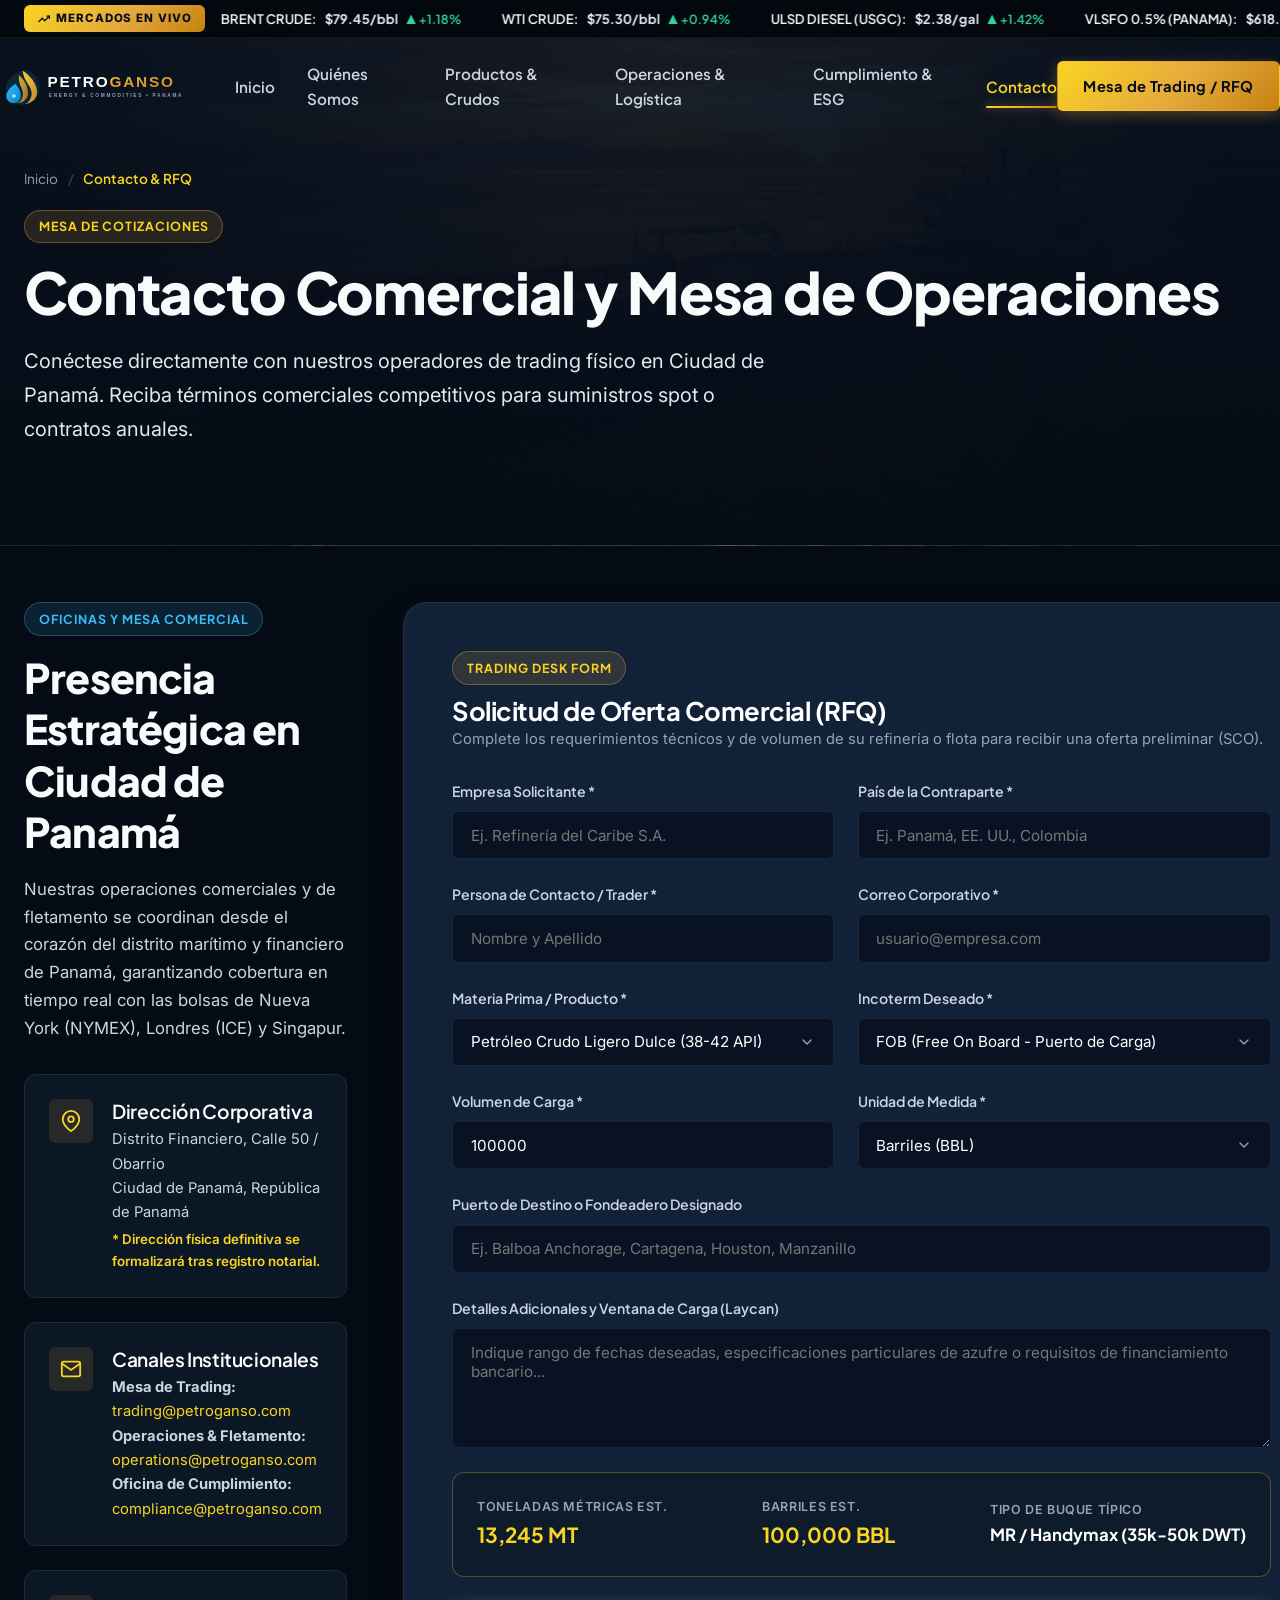
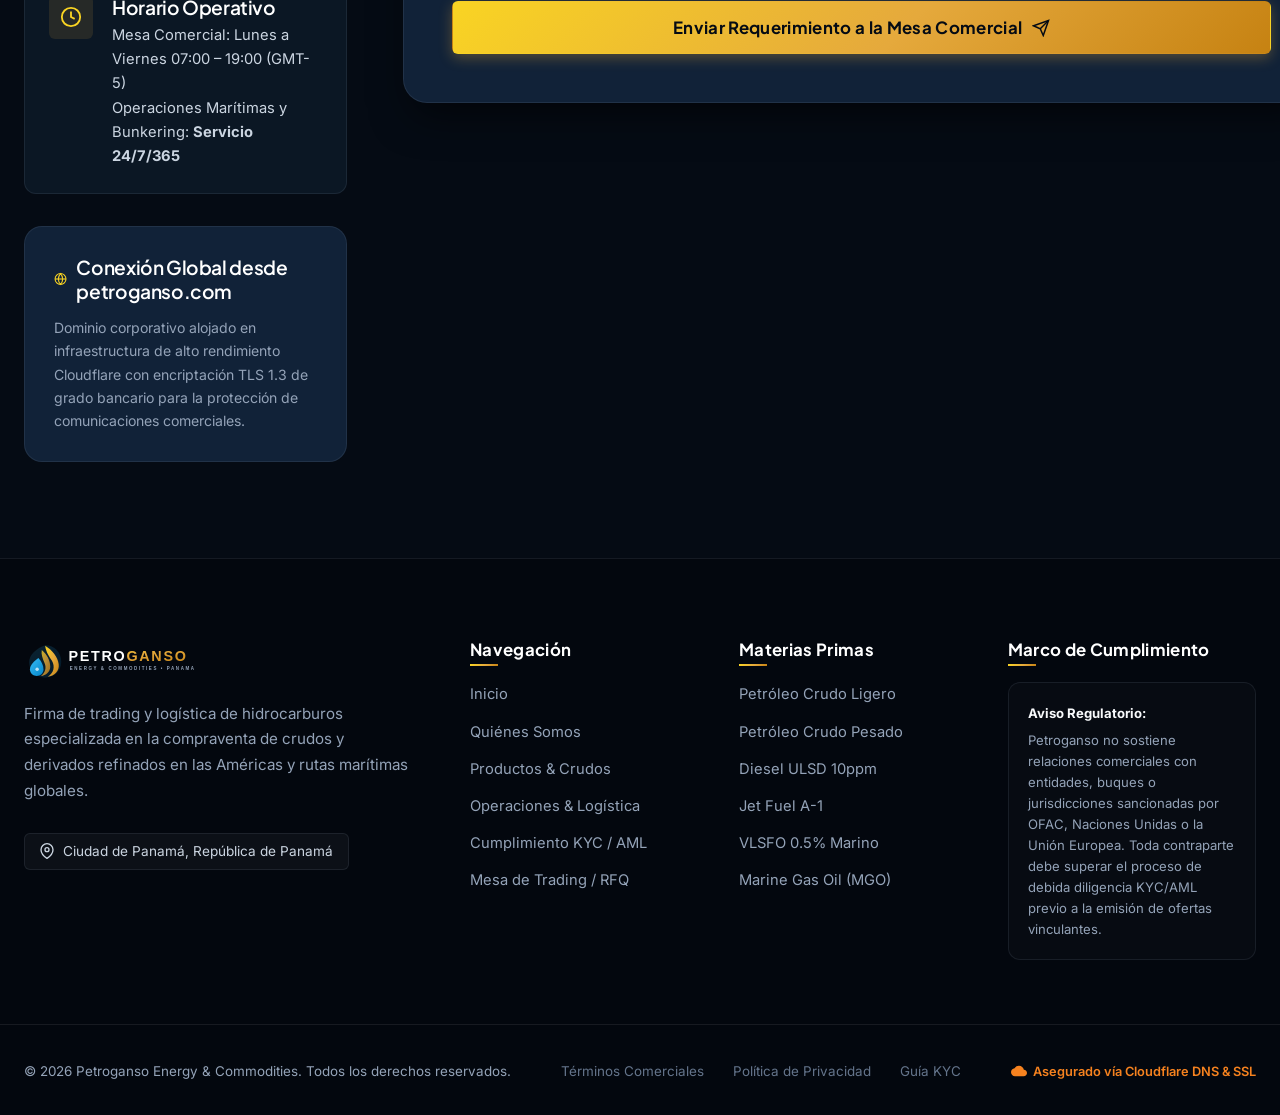
==== contacto.html @ b5b868a1 "initial commit" ====
<!DOCTYPE html>
<html lang="es">
<head>
  <meta charset="UTF-8">
  <meta name="viewport" content="width=device-width, initial-scale=1.0">
  <title>Contacto y Mesa de Trading (RFQ) | Petroganso Panamá</title>
  <meta name="description" content="Inicie su solicitud de cotización (RFQ) de crudo o derivados petroleros con la mesa comercial de Petroganso en Ciudad de Panamá.">
  <link rel="icon" type="image/svg+xml" href="assets/images/favicon.svg">

  <link rel="stylesheet" href="css/style.css">
  <link rel="stylesheet" href="css/pages.css">
</head>
<body>

  <!-- =========================================================================
       HEADER & NAVIGATION
       ========================================================================= -->
  <div class="header-wrapper">
    <div class="ticker-bar" aria-label="Indicadores de Mercado Energético">
      <div class="container ticker-wrap">
        <div class="ticker-label">
          <svg width="12" height="12" viewBox="0 0 24 24" fill="none" stroke="currentColor" stroke-width="2.5"><polyline points="23 6 13.5 15.5 8.5 10.5 1 18"></polyline><polyline points="17 6 23 6 23 12"></polyline></svg>
          MERCADOS EN VIVO
        </div>
        <div class="ticker-scroll"></div>
      </div>
    </div>

    <header class="navbar container">
      <a href="index.html" class="brand-logo" aria-label="Petroganso Inicio">
        <img src="assets/images/logo.svg" alt="Petroganso Energy & Commodities" width="220" height="42">
      </a>

      <nav class="nav-menu" id="navMenu">
        <a href="index.html" class="nav-link">Inicio</a>
        <a href="nosotros.html" class="nav-link">Quiénes Somos</a>
        <a href="productos.html" class="nav-link">Productos &amp; Crudos</a>
        <a href="operaciones.html" class="nav-link">Operaciones &amp; Logística</a>
        <a href="cumplimiento.html" class="nav-link">Cumplimiento &amp; ESG</a>
        <a href="contacto.html" class="nav-link active">Contacto</a>
      </nav>

      <div class="nav-actions">
        <a href="#mesa-rfq" class="btn btn-primary">
          <span>Mesa de Trading / RFQ</span>
        </a>
      </div>

      <button class="mobile-toggle" id="mobileMenuToggle" aria-label="Abrir menú">
        <svg viewBox="0 0 24 24" fill="none" stroke="currentColor" stroke-width="2"><line x1="3" y1="12" x2="21" y2="12"></line><line x1="3" y1="6" x2="21" y2="6"></line><line x1="3" y1="18" x2="21" y2="18"></line></svg>
      </button>
    </header>
  </div>

  <!-- =========================================================================
       INNER PAGE HERO
       ========================================================================= -->
  <section class="inner-hero">
    <div class="container">
      <div class="breadcrumb">
        <a href="index.html">Inicio</a>
        <span class="sep">/</span>
        <span class="current">Contacto &amp; RFQ</span>
      </div>
      <span class="badge badge-gold">Mesa de Cotizaciones</span>
      <h1 style="margin: 0.8rem 0 1rem 0;">Contacto Comercial y Mesa de Operaciones</h1>
      <p class="lead" style="max-width: 740px;">
        Conéctese directamente con nuestros operadores de trading físico en Ciudad de Panamá. Reciba términos comerciales competitivos para suministros spot o contratos anuales.
      </p>
    </div>
  </section>

  <!-- =========================================================================
       CONTACT CARDS & RFQ SECTION
       ========================================================================= -->
  <section class="section" style="padding-top:3.5rem;" id="mesa-rfq">
    <div class="container">
      <div class="grid-2" style="gap:3.5rem; align-items:flex-start;">

        <!-- Left: Contact Details & Panama Presence -->
        <div>
          <span class="badge badge-blue">Oficinas y Mesa Comercial</span>
          <h2 style="margin: 1rem 0 1.2rem 0;">Presencia Estratégica en Ciudad de Panamá</h2>
          <p>
            Nuestras operaciones comerciales y de fletamento se coordinan desde el corazón del distrito marítimo y financiero de Panamá, garantizando cobertura en tiempo real con las bolsas de Nueva York (NYMEX), Londres (ICE) y Singapur.
          </p>

          <div class="contact-info-list" style="margin: 2rem 0;">
            <!-- Address card -->
            <div class="contact-card-item">
              <div class="contact-card-icon">
                <svg width="22" height="22" viewBox="0 0 24 24" fill="none" stroke="currentColor" stroke-width="2"><path d="M21 10c0 7-9 13-9 13s-9-6-9-13a9 9 0 0 1 18 0z"></path><circle cx="12" cy="10" r="3"></circle></svg>
              </div>
              <div class="contact-card-text">
                <h4>Dirección Corporativa</h4>
                <p>Distrito Financiero, Calle 50 / Obarrio</p>
                <p>Ciudad de Panamá, República de Panamá</p>
                <small style="color:var(--gold-400); font-weight:600; display:block; margin-top:0.3rem;">* Dirección física definitiva se formalizará tras registro notarial.</small>
              </div>
            </div>

            <!-- Email channels -->
            <div class="contact-card-item">
              <div class="contact-card-icon">
                <svg width="22" height="22" viewBox="0 0 24 24" fill="none" stroke="currentColor" stroke-width="2"><path d="M4 4h16c1.1 0 2 .9 2 2v12c0 1.1-.9 2-2 2H4c-1.1 0-2-.9-2-2V6c0-1.1.9-2 2-2z"></path><polyline points="22,6 12,13 2,6"></polyline></svg>
              </div>
              <div class="contact-card-text">
                <h4>Canales Institucionales</h4>
                <p><strong>Mesa de Trading:</strong> <a href="mailto:trading@petroganso.com">trading@petroganso.com</a></p>
                <p><strong>Operaciones &amp; Fletamento:</strong> <a href="mailto:operations@petroganso.com">operations@petroganso.com</a></p>
                <p><strong>Oficina de Cumplimiento:</strong> <a href="mailto:compliance@petroganso.com">compliance@petroganso.com</a></p>
              </div>
            </div>

            <!-- Operating hours -->
            <div class="contact-card-item">
              <div class="contact-card-icon">
                <svg width="22" height="22" viewBox="0 0 24 24" fill="none" stroke="currentColor" stroke-width="2"><circle cx="12" cy="12" r="10"></circle><polyline points="12 6 12 12 16 14"></polyline></svg>
              </div>
              <div class="contact-card-text">
                <h4>Horario Operativo</h4>
                <p>Mesa Comercial: Lunes a Viernes 07:00 – 19:00 (GMT-5)</p>
                <p>Operaciones Marítimas y Bunkering: <strong>Servicio 24/7/365</strong></p>
              </div>
            </div>
          </div>

          <!-- Panama Hub Map Box -->
          <div style="background:var(--bg-surface); border:1px solid var(--border-subtle); border-radius:var(--radius-lg); padding:1.8rem;">
            <h4 style="color:#FFFFFF; margin-bottom:0.8rem; display:flex; align-items:center; gap:0.6rem;">
              <svg width="20" height="20" viewBox="0 0 24 24" fill="none" stroke="var(--gold-400)" stroke-width="2"><circle cx="12" cy="12" r="10"></circle><line x1="2" y1="12" x2="22" y2="12"></line><path d="M12 2a15.3 15.3 0 0 1 4 10 15.3 15.3 0 0 1-4 10 15.3 15.3 0 0 1-4-10 15.3 15.3 0 0 1 4-10z"></path></svg>
              Conexión Global desde petroganso.com
            </h4>
            <p style="font-size:0.88rem; color:var(--text-muted); margin:0;">
              Dominio corporativo alojado en infraestructura de alto rendimiento Cloudflare con encriptación TLS 1.3 de grado bancario para la protección de comunicaciones comerciales.
            </p>
          </div>
        </div>

        <!-- Right: Interactive RFQ Form -->
        <div class="rfq-card">
          <div style="margin-bottom:1.8rem;">
            <span class="badge badge-gold" style="margin-bottom:0.6rem;">Trading Desk Form</span>
            <h3 style="color:#FFFFFF;">Solicitud de Oferta Comercial (RFQ)</h3>
            <p style="font-size:0.92rem; color:var(--text-muted); margin:0;">
              Complete los requerimientos técnicos y de volumen de su refinería o flota para recibir una oferta preliminar (SCO).
            </p>
          </div>

          <form id="rfqForm" novalidate>
            <div class="form-grid">
              <div class="form-group">
                <label class="form-label" for="rfqCompany">Empresa Solicitante *</label>
                <input type="text" id="rfqCompany" class="form-control" placeholder="Ej. Refinería del Caribe S.A." required>
              </div>

              <div class="form-group">
                <label class="form-label" for="rfqCountry">País de la Contraparte *</label>
                <input type="text" id="rfqCountry" class="form-control" placeholder="Ej. Panamá, EE. UU., Colombia" required>
              </div>

              <div class="form-group">
                <label class="form-label" for="rfqName">Persona de Contacto / Trader *</label>
                <input type="text" id="rfqName" class="form-control" placeholder="Nombre y Apellido" required>
              </div>

              <div class="form-group">
                <label class="form-label" for="rfqEmail">Correo Corporativo *</label>
                <input type="email" id="rfqEmail" class="form-control" placeholder="usuario@empresa.com" required>
              </div>

              <div class="form-group">
                <label class="form-label" for="rfqCommodity">Materia Prima / Producto *</label>
                <select id="rfqCommodity" class="form-control" required>
                  <option value="crude-light">Petróleo Crudo Ligero Dulce (38-42 API)</option>
                  <option value="crude-heavy">Petróleo Crudo Pesado Agrio (20-24 API)</option>
                  <option value="diesel-ulsd">Diesel ULSD 10 ppm (EN 590)</option>
                  <option value="jet-a1">Aviation Kerosene Jet A-1</option>
                  <option value="fuel-vlsfo">Combustible Marino VLSFO 0.5% (ISO 8217)</option>
                  <option value="marine-mgo">Marine Gas Oil MGO 0.1%</option>
                  <option value="gasoline-95">Gasolina Motor 95 RON</option>
                  <option value="naphtha">Nafta Química Virgen</option>
                </select>
              </div>

              <div class="form-group">
                <label class="form-label" for="rfqIncoterm">Incoterm Deseado *</label>
                <select id="rfqIncoterm" class="form-control" required>
                  <option value="FOB">FOB (Free On Board - Puerto de Carga)</option>
                  <option value="CIF">CIF (Cost, Insurance &amp; Freight - Puerto Destino)</option>
                  <option value="CFR">CFR (Cost &amp; Freight)</option>
                  <option value="Bunkering">Bunkering (Canal de Panamá - Balboa / Cristóbal)</option>
                  <option value="TTT">TTT (Tank-to-Tank Transfer)</option>
                </select>
              </div>

              <div class="form-group">
                <label class="form-label" for="rfqVolume">Volumen de Carga *</label>
                <input type="number" id="rfqVolume" class="form-control" placeholder="Ej. 100000" min="5000" value="100000" required>
              </div>

              <div class="form-group">
                <label class="form-label" for="rfqUnit">Unidad de Medida *</label>
                <select id="rfqUnit" class="form-control" required>
                  <option value="bbl">Barriles (BBL)</option>
                  <option value="mt">Toneladas Métricas (MT)</option>
                </select>
              </div>

              <div class="form-group full">
                <label class="form-label" for="rfqPort">Puerto de Destino o Fondeadero Designado</label>
                <input type="text" id="rfqPort" class="form-control" placeholder="Ej. Balboa Anchorage, Cartagena, Houston, Manzanillo">
              </div>

              <div class="form-group full">
                <label class="form-label" for="rfqSpecs">Detalles Adicionales y Ventana de Carga (Laycan)</label>
                <textarea id="rfqSpecs" class="form-control" placeholder="Indique rango de fechas deseadas, especificaciones particulares de azufre o requisitos de financiamiento bancario..."></textarea>
              </div>
            </div>

            <!-- Dynamic Live Estimator Box -->
            <div class="rfq-calculation-box">
              <div class="rfq-calc-item">
                <span class="calc-label">Toneladas Métricas Est.</span>
                <span class="calc-val" id="calcCargoMt">-- MT</span>
              </div>
              <div class="rfq-calc-item">
                <span class="calc-label">Barriles Est.</span>
                <span class="calc-val" id="calcEstBbl">-- BBL</span>
              </div>
              <div class="rfq-calc-item">
                <span class="calc-label">Tipo de Buque Típico</span>
                <span class="calc-val" id="calcVesselClass" style="font-size:1.05rem; color:#FFFFFF;">--</span>
              </div>
            </div>

            <button type="submit" class="btn btn-primary btn-lg" style="width:100%;" id="btnSubmitRfq">
              <span>Enviar Requerimiento a la Mesa Comercial</span>
              <svg width="18" height="18" viewBox="0 0 24 24" fill="none" stroke="currentColor" stroke-width="2"><line x1="22" y1="2" x2="11" y2="13"></line><polygon points="22 2 15 22 11 13 2 9 22 2"></polygon></svg>
            </button>
          </form>

          <div id="rfqStatusMsg" class="form-status-msg" role="alert"></div>
        </div>
      </div>
    </div>
  </section>

  <!-- =========================================================================
       INSTITUTIONAL FOOTER
       ========================================================================= -->
  <footer class="site-footer">
    <div class="container footer-top">
      <div class="footer-brand">
        <a href="index.html">
          <img src="assets/images/logo.svg" alt="Petroganso Logo" width="220" height="42">
        </a>
        <p>
          Firma de trading y logística de hidrocarburos especializada en la compraventa de crudos y derivados refinados en las Américas y rutas marítimas globales.
        </p>
        <div class="footer-location-tag">
          <svg width="16" height="16" viewBox="0 0 24 24" fill="none" stroke="currentColor" stroke-width="2"><path d="M21 10c0 7-9 13-9 13s-9-6-9-13a9 9 0 0 1 18 0z"></path><circle cx="12" cy="10" r="3"></circle></svg>
          <span>Ciudad de Panamá, República de Panamá</span>
        </div>
      </div>

      <div>
        <h4 class="footer-title">Navegación</h4>
        <ul class="footer-links">
          <li><a href="index.html">Inicio</a></li>
          <li><a href="nosotros.html">Quiénes Somos</a></li>
          <li><a href="productos.html">Productos &amp; Crudos</a></li>
          <li><a href="operaciones.html">Operaciones &amp; Logística</a></li>
          <li><a href="cumplimiento.html">Cumplimiento KYC / AML</a></li>
          <li><a href="contacto.html">Mesa de Trading / RFQ</a></li>
        </ul>
      </div>

      <div>
        <h4 class="footer-title">Materias Primas</h4>
        <ul class="footer-links">
          <li><a href="productos.html#crudo">Petróleo Crudo Ligero</a></li>
          <li><a href="productos.html#crudo">Petróleo Crudo Pesado</a></li>
          <li><a href="productos.html#refinados">Diesel ULSD 10ppm</a></li>
          <li><a href="productos.html#refinados">Jet Fuel A-1</a></li>
          <li><a href="productos.html#bunkering">VLSFO 0.5% Marino</a></li>
          <li><a href="productos.html#bunkering">Marine Gas Oil (MGO)</a></li>
        </ul>
      </div>

      <div>
        <h4 class="footer-title">Marco de Cumplimiento</h4>
        <div class="footer-compliance-box">
          <strong>Aviso Regulatorio:</strong>
          Petroganso no sostiene relaciones comerciales con entidades, buques o jurisdicciones sancionadas por OFAC, Naciones Unidas o la Unión Europea. Toda contraparte debe superar el proceso de debida diligencia KYC/AML previo a la emisión de ofertas vinculantes.
        </div>
      </div>
    </div>

    <div class="container footer-bottom">
      <div>
        &copy; 2026 Petroganso Energy &amp; Commodities. Todos los derechos reservados.
      </div>
      <div class="footer-bottom-links">
        <a href="cumplimiento.html#terminos">Términos Comerciales</a>
        <a href="cumplimiento.html#privacidad">Política de Privacidad</a>
        <a href="cumplimiento.html#kyc">Guía KYC</a>
      </div>
      <div class="cloudflare-badge">
        <svg width="16" height="16" viewBox="0 0 24 24" fill="currentColor"><path d="M19.35 10.04C18.67 6.59 15.64 4 12 4 9.11 4 6.6 5.64 5.35 8.04 2.34 8.36 0 10.91 0 14c0 3.31 2.69 6 6 6h13c2.76 0 5-2.24 5-5 0-2.64-2.05-4.78-4.65-4.96z"/></svg>
        <span>Asegurado vía Cloudflare DNS &amp; SSL</span>
      </div>
    </div>
  </footer>

  <script src="js/main.js"></script>
  <script src="js/rfq.js"></script>
</body>
</html>
---- css/style.css ----
/* ==========================================================================
   PETROGANSO ENERGY & COMMODITIES - DESIGN SYSTEM
   Modern, Institutional Energy Trading Stylesheet
   ========================================================================== */

@import url('https://fonts.googleapis.com/css2?family=Inter:wght@300;400;500;600;700&family=Plus+Jakarta+Sans:wght@500;600;700;800;900&display=swap');

:root {
  /* Colors */
  --bg-deep: #050B14;
  --bg-primary: #07101E;
  --bg-secondary: #0D1B2A;
  --bg-surface: #112238;
  --bg-surface-elevated: #162C46;
  --bg-card: rgba(13, 27, 42, 0.78);
  --bg-card-hover: rgba(22, 44, 70, 0.85);

  --border-subtle: rgba(148, 163, 184, 0.12);
  --border-focus: rgba(229, 169, 60, 0.5);
  --border-gold: rgba(229, 169, 60, 0.35);

  /* Brand Accents */
  --gold-300: #FDE047;
  --gold-400: #F9D423;
  --gold-500: #E5A93C;
  --gold-600: #C68212;
  --gold-gradient: linear-gradient(135deg, #F9D423 0%, #E5A93C 55%, #C68212 100%);
  --gold-gradient-hover: linear-gradient(135deg, #FDE047 0%, #F59E0B 55%, #D97706 100%);

  --blue-400: #38BDF8;
  --blue-500: #0EA5E9;
  --blue-600: #0284C7;
  --blue-glow: rgba(56, 189, 248, 0.18);

  --emerald-400: #34D399;
  --emerald-500: #10B981;
  --rose-400: #FB7185;
  --rose-500: #F43F5E;

  /* Typography */
  --text-primary: #F8FAFC;
  --text-secondary: #CBD5E1;
  --text-muted: #94A3B8;
  --text-dim: #64748B;

  --font-heading: 'Plus Jakarta Sans', system-ui, -apple-system, sans-serif;
  --font-body: 'Inter', system-ui, -apple-system, sans-serif;

  /* Layout */
  --container-max: 1280px;
  --radius-sm: 6px;
  --radius-md: 12px;
  --radius-lg: 18px;
  --radius-xl: 24px;
  --radius-full: 9999px;

  /* Shadows */
  --shadow-sm: 0 2px 8px rgba(0, 0, 0, 0.3);
  --shadow-md: 0 10px 25px -5px rgba(0, 0, 0, 0.45);
  --shadow-lg: 0 20px 40px -10px rgba(0, 0, 0, 0.6);
  --shadow-gold: 0 0 25px rgba(229, 169, 60, 0.28);
  --shadow-blue: 0 0 25px rgba(56, 189, 248, 0.2);

  /* Transitions */
  --transition-fast: 0.2s cubic-bezier(0.4, 0, 0.2, 1);
  --transition-normal: 0.3s cubic-bezier(0.4, 0, 0.2, 1);
  --transition-slow: 0.5s cubic-bezier(0.4, 0, 0.2, 1);
}

/* Base Reset */
*, *::before, *::after {
  box-sizing: border-box;
  margin: 0;
  padding: 0;
}

html {
  font-size: 16px;
  scroll-behavior: smooth;
  color-scheme: dark;
}

body {
  font-family: var(--font-body);
  background-color: var(--bg-deep);
  color: var(--text-primary);
  line-height: 1.65;
  overflow-x: hidden;
  -webkit-font-smoothing: antialiased;
  -moz-osx-font-smoothing: grayscale;
}

/* Selection */
::selection {
  background: var(--gold-500);
  color: #07101E;
}

/* Typography Helpers */
h1, h2, h3, h4, h5, h6 {
  font-family: var(--font-heading);
  color: var(--text-primary);
  font-weight: 700;
  line-height: 1.25;
  letter-spacing: -0.02em;
}

h1 { font-size: clamp(2.4rem, 4.5vw, 3.8rem); font-weight: 800; }
h2 { font-size: clamp(1.8rem, 3.2vw, 2.6rem); font-weight: 800; }
h3 { font-size: clamp(1.3rem, 2vw, 1.65rem); font-weight: 700; }
h4 { font-size: 1.2rem; font-weight: 600; }

p {
  color: var(--text-secondary);
  font-size: 1.05rem;
  margin-bottom: 1.2rem;
}

p.lead {
  font-size: 1.25rem;
  font-weight: 400;
  color: #E2E8F0;
  line-height: 1.7;
}

a {
  color: var(--gold-400);
  text-decoration: none;
  transition: color var(--transition-fast);
}

a:hover {
  color: var(--gold-300);
}

img {
  max-width: 100%;
  height: auto;
  display: block;
}

ul {
  list-style: none;
}

/* Layout Containers */
.container {
  width: 100%;
  max-width: var(--container-max);
  margin-left: auto;
  margin-right: auto;
  padding-left: 1.5rem;
  padding-right: 1.5rem;
}

.section {
  padding: 6rem 0;
  position: relative;
}

.section-darker {
  background-color: var(--bg-primary);
  border-top: 1px solid var(--border-subtle);
  border-bottom: 1px solid var(--border-subtle);
}

/* Header & Navigation */
.header-wrapper {
  position: fixed;
  top: 0;
  left: 0;
  width: 100%;
  z-index: 1000;
  transition: all var(--transition-normal);
}

.header-scrolled {
  background: rgba(7, 16, 30, 0.92);
  backdrop-filter: blur(14px);
  -webkit-backdrop-filter: blur(14px);
  border-bottom: 1px solid var(--border-subtle);
  box-shadow: 0 4px 20px rgba(0, 0, 0, 0.4);
}

/* Top Market Ticker Bar */
.ticker-bar {
  background: #03070E;
  border-bottom: 1px solid rgba(255, 255, 255, 0.06);
  font-size: 0.82rem;
  color: var(--text-muted);
  overflow: hidden;
  height: 38px;
  display: flex;
  align-items: center;
}

.ticker-wrap {
  display: flex;
  align-items: center;
  width: 100%;
}

.ticker-label {
  background: var(--gold-gradient);
  color: #07101E;
  font-weight: 800;
  font-size: 0.72rem;
  letter-spacing: 0.08em;
  padding: 0.25rem 0.85rem;
  border-radius: var(--radius-sm);
  text-transform: uppercase;
  white-space: nowrap;
  display: flex;
  align-items: center;
  gap: 0.4rem;
  z-index: 2;
  margin-right: 1rem;
}

.ticker-scroll {
  display: flex;
  gap: 2.5rem;
  white-space: nowrap;
  animation: ticker-slide 32s linear infinite;
  will-change: transform;
}

.ticker-scroll:hover {
  animation-play-state: paused;
}

.ticker-item {
  display: inline-flex;
  align-items: center;
  gap: 0.5rem;
  font-family: var(--font-heading);
}

.ticker-item .symbol {
  color: var(--text-primary);
  font-weight: 600;
}

.ticker-item .price {
  color: #E2E8F0;
  font-weight: 700;
}

.ticker-item .change-up {
  color: var(--emerald-400);
  font-size: 0.78rem;
  font-weight: 600;
}

.ticker-item .change-down {
  color: var(--rose-400);
  font-size: 0.78rem;
  font-weight: 600;
}

@keyframes ticker-slide {
  0% { transform: translateX(0); }
  100% { transform: translateX(-50%); }
}

/* Main Navbar */
.navbar {
  display: flex;
  align-items: center;
  justify-content: space-between;
  padding: 1.1rem 0;
  transition: padding var(--transition-fast);
}

.header-scrolled .navbar {
  padding: 0.75rem 0;
}

.brand-logo {
  display: flex;
  align-items: center;
  gap: 0.75rem;
}

.brand-logo img {
  height: 48px;
  width: auto;
  transition: transform var(--transition-fast);
}

.brand-logo:hover img {
  transform: scale(1.02);
}

.nav-menu {
  display: flex;
  align-items: center;
  gap: 2rem;
}

.nav-link {
  font-family: var(--font-heading);
  font-size: 0.95rem;
  font-weight: 600;
  color: var(--text-secondary);
  position: relative;
  padding: 0.35rem 0;
  transition: color var(--transition-fast);
}

.nav-link:hover {
  color: #FFFFFF;
}

.nav-link.active {
  color: var(--gold-400);
}

.nav-link.active::after {
  content: '';
  position: absolute;
  bottom: -4px;
  left: 0;
  width: 100%;
  height: 2px;
  background: var(--gold-gradient);
  border-radius: 2px;
  box-shadow: 0 0 8px rgba(229, 169, 60, 0.6);
}

.nav-actions {
  display: flex;
  align-items: center;
  gap: 1rem;
}

/* Mobile Toggle */
.mobile-toggle {
  display: none;
  background: transparent;
  border: none;
  cursor: pointer;
  padding: 0.5rem;
  color: #FFFFFF;
}

.mobile-toggle svg {
  width: 28px;
  height: 28px;
}

/* Buttons */
.btn {
  display: inline-flex;
  align-items: center;
  justify-content: center;
  gap: 0.6rem;
  font-family: var(--font-heading);
  font-size: 0.92rem;
  font-weight: 700;
  letter-spacing: 0.02em;
  padding: 0.75rem 1.6rem;
  border-radius: var(--radius-sm);
  border: 1px solid transparent;
  cursor: pointer;
  transition: all var(--transition-fast);
  white-space: nowrap;
  text-decoration: none;
}

.btn-primary {
  background: var(--gold-gradient);
  color: #050B14;
  box-shadow: 0 4px 14px rgba(229, 169, 60, 0.32);
}

.btn-primary:hover {
  background: var(--gold-gradient-hover);
  color: #020617;
  transform: translateY(-2px);
  box-shadow: 0 6px 22px rgba(229, 169, 60, 0.45);
}

.btn-secondary {
  background: var(--bg-surface-elevated);
  color: #FFFFFF;
  border-color: var(--border-subtle);
}

.btn-secondary:hover {
  background: #1C385A;
  border-color: rgba(255, 255, 255, 0.2);
  color: #FFFFFF;
  transform: translateY(-2px);
}

.btn-outline {
  background: rgba(255, 255, 255, 0.03);
  color: #FFFFFF;
  border-color: rgba(255, 255, 255, 0.25);
  backdrop-filter: blur(8px);
}

.btn-outline:hover {
  background: rgba(255, 255, 255, 0.1);
  border-color: #FFFFFF;
  color: #FFFFFF;
  transform: translateY(-2px);
}

.btn-sm {
  padding: 0.5rem 1rem;
  font-size: 0.84rem;
}

.btn-lg {
  padding: 0.95rem 2.2rem;
  font-size: 1.05rem;
}

/* Badges & Indicators */
.badge {
  display: inline-flex;
  align-items: center;
  gap: 0.4rem;
  font-family: var(--font-heading);
  font-size: 0.78rem;
  font-weight: 700;
  text-transform: uppercase;
  letter-spacing: 0.08em;
  padding: 0.35rem 0.85rem;
  border-radius: var(--radius-full);
}

.badge-gold {
  background: rgba(229, 169, 60, 0.14);
  color: var(--gold-400);
  border: 1px solid rgba(229, 169, 60, 0.35);
}

.badge-blue {
  background: rgba(56, 189, 248, 0.12);
  color: var(--blue-400);
  border: 1px solid rgba(56, 189, 248, 0.3);
}

.badge-emerald {
  background: rgba(16, 185, 129, 0.12);
  color: var(--emerald-400);
  border: 1px solid rgba(16, 185, 129, 0.3);
}

/* Section Headers */
.section-header {
  text-align: center;
  max-width: 780px;
  margin: 0 auto 4rem auto;
}

.section-header .badge {
  margin-bottom: 1rem;
}

.section-header h2 {
  margin-bottom: 1.1rem;
}

.section-header p {
  font-size: 1.15rem;
  color: var(--text-secondary);
}

/* Glass Cards */
.glass-card {
  background: var(--bg-card);
  backdrop-filter: blur(16px);
  -webkit-backdrop-filter: blur(16px);
  border: 1px solid var(--border-subtle);
  border-radius: var(--radius-lg);
  padding: 2.2rem;
  transition: all var(--transition-normal);
  position: relative;
  overflow: hidden;
}

.glass-card::before {
  content: '';
  position: absolute;
  top: 0;
  left: 0;
  right: 0;
  height: 2px;
  background: linear-gradient(90deg, transparent, rgba(229, 169, 60, 0.4), transparent);
  opacity: 0;
  transition: opacity var(--transition-normal);
}

.glass-card:hover {
  background: var(--bg-card-hover);
  border-color: rgba(229, 169, 60, 0.28);
  transform: translateY(-5px);
  box-shadow: var(--shadow-lg), 0 0 25px rgba(229, 169, 60, 0.08);
}

.glass-card:hover::before {
  opacity: 1;
}

/* Grid Layouts */
.grid-2 {
  display: grid;
  grid-template-columns: repeat(2, 1fr);
  gap: 2rem;
}

.grid-3 {
  display: grid;
  grid-template-columns: repeat(3, 1fr);
  gap: 2rem;
}

.grid-4 {
  display: grid;
  grid-template-columns: repeat(4, 1fr);
  gap: 1.5rem;
}

/* Inner Page Hero Banners */
.inner-hero {
  padding-top: 10.5rem;
  padding-bottom: 5rem;
  background: radial-gradient(circle at 50% 20%, rgba(22, 44, 70, 0.6) 0%, rgba(7, 16, 30, 0.95) 75%),
              url('../assets/images/hero-tanker.jpg') center/cover no-repeat;
  position: relative;
  border-bottom: 1px solid var(--border-subtle);
}

.inner-hero::after {
  content: '';
  position: absolute;
  inset: 0;
  background: linear-gradient(180deg, rgba(7, 16, 30, 0.8) 0%, rgba(5, 11, 20, 0.95) 100%);
  z-index: 1;
}

.inner-hero .container {
  position: relative;
  z-index: 2;
}

.breadcrumb {
  display: flex;
  align-items: center;
  gap: 0.6rem;
  font-size: 0.85rem;
  color: var(--text-muted);
  margin-bottom: 1.2rem;
  font-family: var(--font-heading);
}

.breadcrumb a {
  color: var(--text-muted);
}

.breadcrumb a:hover {
  color: var(--gold-400);
}

.breadcrumb .sep {
  opacity: 0.4;
}

.breadcrumb .current {
  color: var(--gold-400);
  font-weight: 600;
}

/* Corporate Notice Banner (Legal Status / Constitution transparency) */
.notice-box {
  background: rgba(17, 34, 56, 0.6);
  border-left: 4px solid var(--gold-500);
  border-radius: 0 var(--radius-md) var(--radius-md) 0;
  padding: 1.2rem 1.6rem;
  display: flex;
  align-items: flex-start;
  gap: 1rem;
  margin: 2.5rem 0;
  backdrop-filter: blur(10px);
}

.notice-box svg {
  width: 24px;
  height: 24px;
  color: var(--gold-400);
  flex-shrink: 0;
  margin-top: 2px;
}

.notice-box p {
  margin: 0;
  font-size: 0.95rem;
  color: var(--text-secondary);
}

.notice-box strong {
  color: #FFFFFF;
}

/* Footer */
.site-footer {
  background-color: #03070E;
  border-top: 1px solid var(--border-subtle);
  padding: 5rem 0 2rem 0;
  color: var(--text-muted);
  font-size: 0.92rem;
  position: relative;
}

.footer-top {
  display: grid;
  grid-template-columns: 2.2fr 1.2fr 1.2fr 1.4fr;
  gap: 3.5rem;
  padding-bottom: 4rem;
  border-bottom: 1px solid rgba(255, 255, 255, 0.08);
}

.footer-brand p {
  font-size: 0.95rem;
  margin: 1.2rem 0 1.8rem 0;
  color: var(--text-muted);
  line-height: 1.7;
}

.footer-location-tag {
  display: inline-flex;
  align-items: center;
  gap: 0.5rem;
  padding: 0.4rem 0.9rem;
  background: rgba(255, 255, 255, 0.04);
  border: 1px solid var(--border-subtle);
  border-radius: var(--radius-sm);
  font-size: 0.85rem;
  color: var(--text-secondary);
}

.footer-title {
  font-family: var(--font-heading);
  font-size: 1.05rem;
  font-weight: 700;
  color: #FFFFFF;
  margin-bottom: 1.4rem;
  letter-spacing: 0.02em;
  position: relative;
  display: inline-block;
}

.footer-title::after {
  content: '';
  position: absolute;
  bottom: -6px;
  left: 0;
  width: 28px;
  height: 2px;
  background: var(--gold-gradient);
}

.footer-links li {
  margin-bottom: 0.8rem;
}

.footer-links a {
  color: var(--text-muted);
  transition: all var(--transition-fast);
  display: inline-flex;
  align-items: center;
  gap: 0.4rem;
}

.footer-links a:hover {
  color: var(--gold-400);
  transform: translateX(4px);
}

.footer-compliance-box {
  background: rgba(255, 255, 255, 0.02);
  border: 1px solid var(--border-subtle);
  border-radius: var(--radius-md);
  padding: 1.2rem;
  font-size: 0.82rem;
  line-height: 1.6;
}

.footer-compliance-box strong {
  color: var(--text-primary);
  display: block;
  margin-bottom: 0.4rem;
}

.footer-bottom {
  padding-top: 2.2rem;
  display: flex;
  align-items: center;
  justify-content: space-between;
  flex-wrap: wrap;
  gap: 1.5rem;
  font-size: 0.84rem;
}

.footer-bottom-links {
  display: flex;
  gap: 1.8rem;
}

.footer-bottom-links a {
  color: var(--text-dim);
}

.footer-bottom-links a:hover {
  color: var(--gold-400);
}

.cloudflare-badge {
  display: inline-flex;
  align-items: center;
  gap: 0.4rem;
  color: #F6821F;
  font-weight: 600;
  font-size: 0.8rem;
}

/* Responsive Media Queries */
@media (max-width: 1024px) {
  .footer-top {
    grid-template-columns: repeat(2, 1fr);
    gap: 3rem;
  }
  .grid-4 {
    grid-template-columns: repeat(2, 1fr);
  }
}

@media (max-width: 860px) {
  .mobile-toggle {
    display: block;
  }

  .nav-menu {
    position: fixed;
    top: 0;
    right: -100%;
    width: 85%;
    max-width: 380px;
    height: 100vh;
    background: #07101E;
    flex-direction: column;
    align-items: flex-start;
    padding: 6rem 2.5rem 3rem 2.5rem;
    box-shadow: -10px 0 30px rgba(0, 0, 0, 0.8);
    transition: right var(--transition-normal);
    z-index: 1050;
    overflow-y: auto;
    border-left: 1px solid var(--border-subtle);
  }

  .nav-menu.open {
    right: 0;
  }

  .nav-menu .nav-link {
    font-size: 1.15rem;
    width: 100%;
    padding: 0.8rem 0;
    border-bottom: 1px solid rgba(255, 255, 255, 0.05);
  }

  .nav-actions {
    display: none;
  }

  .nav-menu .mobile-cta {
    display: block;
    width: 100%;
    margin-top: 2rem;
  }

  .grid-3, .grid-2 {
    grid-template-columns: 1fr;
  }

  .footer-top {
    grid-template-columns: 1fr;
    gap: 2.5rem;
  }

  .footer-bottom {
    flex-direction: column;
    text-align: center;
    justify-content: center;
  }
}
---- css/pages.css ----
/* ==========================================================================
   PETROGANSO - PAGE SPECIFIC STYLES & INTERACTIVE MODULES
   ========================================================================== */

/* --------------------------------------------------------------------------
   HOME HERO SECTION
   -------------------------------------------------------------------------- */
.hero-home {
  position: relative;
  min-height: 100vh;
  display: flex;
  align-items: center;
  padding-top: 8rem;
  padding-bottom: 5rem;
  overflow: hidden;
  background: #050B14;
}

.hero-bg {
  position: absolute;
  inset: 0;
  background: url('../assets/images/hero-tanker.jpg') center center / cover no-repeat;
  transform: scale(1.04);
  transition: transform 12s ease-out;
  z-index: 1;
}

.hero-home:hover .hero-bg {
  transform: scale(1.0);
}

.hero-overlay {
  position: absolute;
  inset: 0;
  background: linear-gradient(
    90deg,
    rgba(5, 11, 20, 0.96) 0%,
    rgba(7, 16, 30, 0.85) 45%,
    rgba(5, 11, 20, 0.65) 100%
  );
  z-index: 2;
}

.hero-overlay-radial {
  position: absolute;
  inset: 0;
  background: radial-gradient(circle at 20% 40%, rgba(229, 169, 60, 0.08) 0%, transparent 60%);
  z-index: 2;
  pointer-events: none;
}

.hero-content {
  position: relative;
  z-index: 3;
  max-width: 820px;
}

.hero-badge-wrap {
  display: flex;
  align-items: center;
  gap: 0.8rem;
  margin-bottom: 1.8rem;
  flex-wrap: wrap;
}

.hero-title {
  font-size: clamp(2.6rem, 5vw, 4.2rem);
  font-weight: 800;
  line-height: 1.12;
  letter-spacing: -0.03em;
  margin-bottom: 1.6rem;
  color: #FFFFFF;
}

.hero-title .text-gold {
  background: var(--gold-gradient);
  -webkit-background-clip: text;
  -webkit-text-fill-color: transparent;
  display: inline-block;
}

.hero-lead {
  font-size: 1.25rem;
  color: #E2E8F0;
  line-height: 1.75;
  margin-bottom: 2.5rem;
  max-width: 680px;
}

.hero-cta-group {
  display: flex;
  align-items: center;
  gap: 1.2rem;
  flex-wrap: wrap;
  margin-bottom: 3.5rem;
}

/* Floating stats strip at hero bottom */
.hero-stats {
  display: grid;
  grid-template-columns: repeat(4, 1fr);
  gap: 1.5rem;
  padding-top: 2rem;
  border-top: 1px solid rgba(255, 255, 255, 0.12);
}

.stat-item .stat-number {
  font-family: var(--font-heading);
  font-size: 2.2rem;
  font-weight: 800;
  color: #FFFFFF;
  line-height: 1;
  margin-bottom: 0.4rem;
  display: flex;
  align-items: center;
  gap: 0.2rem;
}

.stat-item .stat-number .accent {
  color: var(--gold-400);
}

.stat-item .stat-label {
  font-size: 0.85rem;
  color: var(--text-muted);
  font-weight: 500;
  text-transform: uppercase;
  letter-spacing: 0.04em;
}

/* --------------------------------------------------------------------------
   STRATEGIC ADVANTAGE / PANAMA HUB
   -------------------------------------------------------------------------- */
.hub-visual-card {
  position: relative;
  border-radius: var(--radius-lg);
  overflow: hidden;
  box-shadow: var(--shadow-lg);
  border: 1px solid var(--border-subtle);
}

.hub-visual-card img {
  width: 100%;
  height: 100%;
  object-fit: cover;
  transition: transform var(--transition-slow);
}

.hub-visual-card:hover img {
  transform: scale(1.04);
}

.hub-badge-float {
  position: absolute;
  bottom: 1.5rem;
  left: 1.5rem;
  right: 1.5rem;
  background: rgba(7, 16, 30, 0.88);
  backdrop-filter: blur(12px);
  padding: 1.2rem 1.6rem;
  border-radius: var(--radius-md);
  border: 1px solid var(--border-subtle);
}

.hub-points {
  display: flex;
  flex-direction: column;
  gap: 1.4rem;
}

.hub-point {
  display: flex;
  gap: 1.2rem;
}

.hub-point-icon {
  width: 48px;
  height: 48px;
  border-radius: var(--radius-md);
  background: rgba(229, 169, 60, 0.12);
  border: 1px solid rgba(229, 169, 60, 0.3);
  display: flex;
  align-items: center;
  justify-content: center;
  color: var(--gold-400);
  flex-shrink: 0;
}

.hub-point-icon svg {
  width: 24px;
  height: 24px;
}

.hub-point-text h4 {
  color: #FFFFFF;
  margin-bottom: 0.35rem;
}

.hub-point-text p {
  font-size: 0.95rem;
  margin: 0;
  color: var(--text-secondary);
}

/* --------------------------------------------------------------------------
   PRODUCT TABS & TECHNICAL CARDS
   -------------------------------------------------------------------------- */
.product-tabs {
  display: flex;
  justify-content: center;
  gap: 0.8rem;
  margin-bottom: 3.5rem;
  flex-wrap: wrap;
}

.tab-btn {
  background: var(--bg-surface);
  border: 1px solid var(--border-subtle);
  color: var(--text-secondary);
  font-family: var(--font-heading);
  font-size: 0.92rem;
  font-weight: 600;
  padding: 0.75rem 1.6rem;
  border-radius: var(--radius-full);
  cursor: pointer;
  transition: all var(--transition-fast);
}

.tab-btn:hover {
  border-color: rgba(229, 169, 60, 0.4);
  color: #FFFFFF;
}

.tab-btn.active {
  background: var(--gold-gradient);
  color: #07101E;
  border-color: transparent;
  font-weight: 700;
  box-shadow: 0 4px 16px rgba(229, 169, 60, 0.3);
}

.product-card {
  display: flex;
  flex-direction: column;
  height: 100%;
}

.product-card-header {
  display: flex;
  align-items: flex-start;
  justify-content: space-between;
  margin-bottom: 1.2rem;
}

.product-icon-wrap {
  width: 52px;
  height: 52px;
  border-radius: var(--radius-md);
  background: rgba(56, 189, 248, 0.1);
  border: 1px solid rgba(56, 189, 248, 0.25);
  display: flex;
  align-items: center;
  justify-content: center;
  color: var(--blue-400);
}

.product-icon-wrap.gold {
  background: rgba(229, 169, 60, 0.1);
  border-color: rgba(229, 169, 60, 0.25);
  color: var(--gold-400);
}

.product-card h3 {
  color: #FFFFFF;
  margin-bottom: 0.6rem;
}

.product-card .product-desc {
  font-size: 0.95rem;
  color: var(--text-secondary);
  margin-bottom: 1.4rem;
  flex-grow: 1;
}

.spec-table {
  width: 100%;
  border-collapse: collapse;
  margin-bottom: 1.5rem;
  font-size: 0.85rem;
}

.spec-table tr {
  border-bottom: 1px solid rgba(255, 255, 255, 0.06);
}

.spec-table tr:last-child {
  border-bottom: none;
}

.spec-table td {
  padding: 0.5rem 0;
}

.spec-table .spec-name {
  color: var(--text-muted);
}

.spec-table .spec-val {
  color: #FFFFFF;
  font-weight: 600;
  text-align: right;
  font-family: var(--font-heading);
}

.product-footer-tags {
  display: flex;
  gap: 0.5rem;
  flex-wrap: wrap;
  padding-top: 1rem;
  border-top: 1px solid rgba(255, 255, 255, 0.08);
}

.incoterm-tag {
  font-size: 0.72rem;
  font-weight: 700;
  padding: 0.2rem 0.55rem;
  border-radius: var(--radius-sm);
  background: rgba(255, 255, 255, 0.05);
  color: var(--text-secondary);
  border: 1px solid rgba(255, 255, 255, 0.1);
  letter-spacing: 0.04em;
}

/* --------------------------------------------------------------------------
   COMPLIANCE & RISK MANAGEMENT
   -------------------------------------------------------------------------- */
.compliance-grid {
  display: grid;
  grid-template-columns: repeat(3, 1fr);
  gap: 2rem;
}

.compliance-card {
  padding: 2.2rem;
  border-radius: var(--radius-lg);
  background: var(--bg-card);
  border: 1px solid var(--border-subtle);
  transition: all var(--transition-normal);
}

.compliance-card:hover {
  border-color: rgba(56, 189, 248, 0.35);
  transform: translateY(-4px);
  box-shadow: var(--shadow-blue);
}

.compliance-icon {
  width: 48px;
  height: 48px;
  border-radius: var(--radius-md);
  background: rgba(56, 189, 248, 0.12);
  color: var(--blue-400);
  display: flex;
  align-items: center;
  justify-content: center;
  margin-bottom: 1.4rem;
}

.compliance-card h3 {
  margin-bottom: 0.8rem;
  color: #FFFFFF;
}

.compliance-card p {
  font-size: 0.95rem;
  color: var(--text-secondary);
  line-height: 1.65;
}

.compliance-checklist {
  margin-top: 1.2rem;
  display: flex;
  flex-direction: column;
  gap: 0.6rem;
}

.compliance-checklist li {
  display: flex;
  align-items: center;
  gap: 0.6rem;
  font-size: 0.88rem;
  color: #E2E8F0;
}

.compliance-checklist li svg {
  color: var(--emerald-400);
  width: 16px;
  height: 16px;
  flex-shrink: 0;
}

/* --------------------------------------------------------------------------
   RFQ TRADING DESK FORM
   -------------------------------------------------------------------------- */
.rfq-card {
  background: var(--bg-surface);
  border: 1px solid var(--border-subtle);
  border-radius: var(--radius-xl);
  padding: 3rem;
  box-shadow: var(--shadow-lg);
  position: relative;
}

.form-grid {
  display: grid;
  grid-template-columns: repeat(2, 1fr);
  gap: 1.5rem;
}

.form-group {
  display: flex;
  flex-direction: column;
  gap: 0.5rem;
}

.form-group.full {
  grid-column: span 2;
}

.form-label {
  font-family: var(--font-heading);
  font-size: 0.88rem;
  font-weight: 600;
  color: var(--text-secondary);
}

.form-control {
  background: rgba(7, 16, 30, 0.8);
  border: 1px solid var(--border-subtle);
  border-radius: var(--radius-sm);
  padding: 0.85rem 1.1rem;
  color: #FFFFFF;
  font-family: var(--font-body);
  font-size: 0.95rem;
  outline: none;
  transition: all var(--transition-fast);
}

.form-control:focus {
  border-color: var(--gold-500);
  box-shadow: 0 0 0 3px rgba(229, 169, 60, 0.15);
  background: rgba(7, 16, 30, 0.95);
}

select.form-control {
  appearance: none;
  background-image: url("data:image/svg+xml,%3Csvg xmlns='http://www.w3.org/2000/svg' width='16' height='16' viewBox='0 0 24 24' fill='none' stroke='%2394A3B8' stroke-width='2' stroke-linecap='round' stroke-linejoin='round'%3E%3Cpath d='m6 9 6 6 6-6'/%3E%3C/svg%3E");
  background-repeat: no-repeat;
  background-position: right 1.1rem center;
  padding-right: 2.8rem;
}

textarea.form-control {
  resize: vertical;
  min-height: 120px;
}

.rfq-calculation-box {
  background: rgba(13, 27, 42, 0.85);
  border: 1px solid var(--border-gold);
  border-radius: var(--radius-md);
  padding: 1.5rem;
  margin: 1.5rem 0;
  display: flex;
  align-items: center;
  justify-content: space-between;
  flex-wrap: wrap;
  gap: 1.2rem;
}

.rfq-calc-item {
  display: flex;
  flex-direction: column;
}

.rfq-calc-item .calc-label {
  font-size: 0.78rem;
  text-transform: uppercase;
  color: var(--text-muted);
  font-weight: 600;
  letter-spacing: 0.05em;
}

.rfq-calc-item .calc-val {
  font-family: var(--font-heading);
  font-size: 1.3rem;
  font-weight: 700;
  color: var(--gold-400);
}

.form-status-msg {
  padding: 1.2rem;
  border-radius: var(--radius-sm);
  display: none;
  margin-top: 1.2rem;
  font-size: 0.95rem;
}

.form-status-msg.success {
  display: block;
  background: rgba(16, 185, 129, 0.15);
  border: 1px solid rgba(16, 185, 129, 0.4);
  color: var(--emerald-400);
}

/* --------------------------------------------------------------------------
   CONTACT INFO CARDS
   -------------------------------------------------------------------------- */
.contact-info-list {
  display: flex;
  flex-direction: column;
  gap: 1.5rem;
}

.contact-card-item {
  display: flex;
  align-items: flex-start;
  gap: 1.2rem;
  padding: 1.5rem;
  background: var(--bg-card);
  border: 1px solid var(--border-subtle);
  border-radius: var(--radius-md);
  transition: border-color var(--transition-fast);
}

.contact-card-item:hover {
  border-color: rgba(229, 169, 60, 0.35);
}

.contact-card-icon {
  width: 44px;
  height: 44px;
  border-radius: var(--radius-sm);
  background: rgba(229, 169, 60, 0.12);
  color: var(--gold-400);
  display: flex;
  align-items: center;
  justify-content: center;
  flex-shrink: 0;
}

.contact-card-text h4 {
  color: #FFFFFF;
  margin-bottom: 0.25rem;
}

.contact-card-text p {
  font-size: 0.92rem;
  margin: 0;
  color: var(--text-secondary);
}

/* Responsive adjustments */
@media (max-width: 900px) {
  .hero-stats {
    grid-template-columns: repeat(2, 1fr);
  }
  .compliance-grid {
    grid-template-columns: 1fr;
  }
  .rfq-card {
    padding: 2rem 1.5rem;
  }
  .form-grid {
    grid-template-columns: 1fr;
  }
  .form-group.full {
    grid-column: span 1;
  }
}
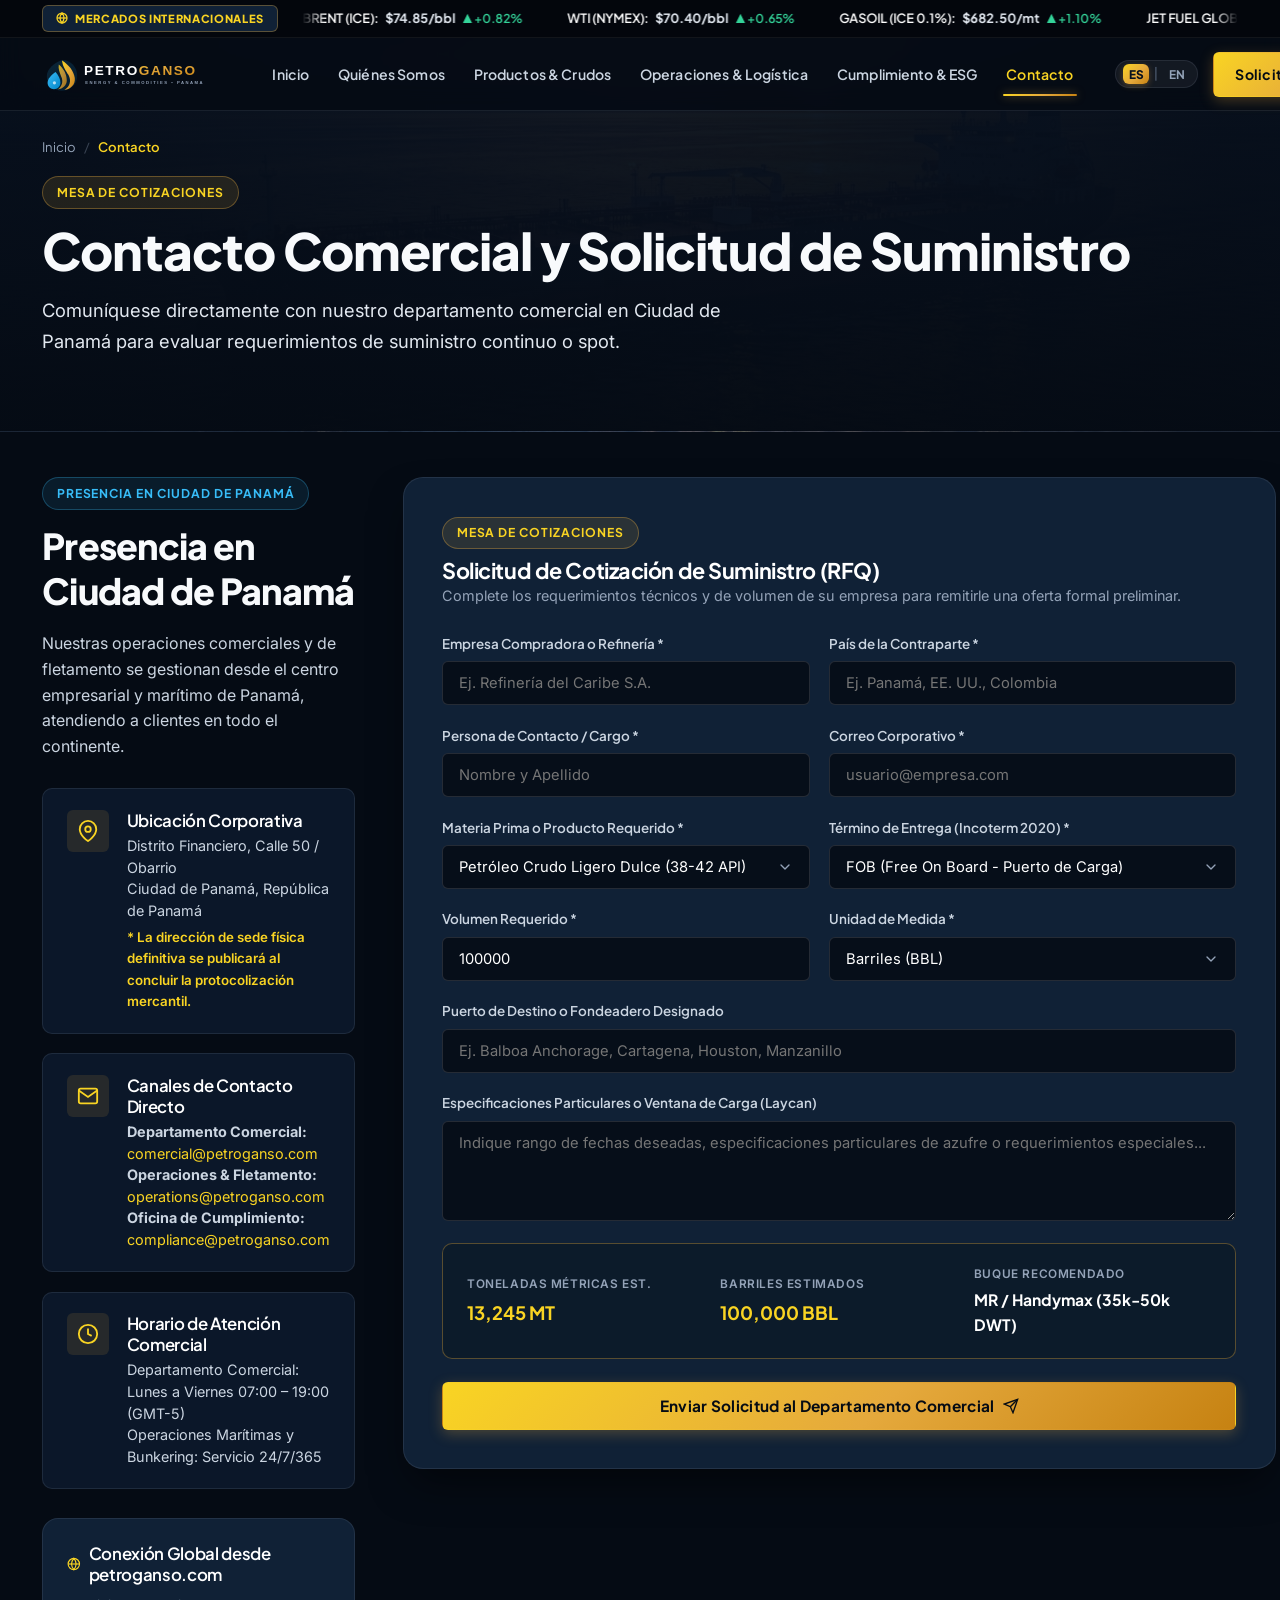
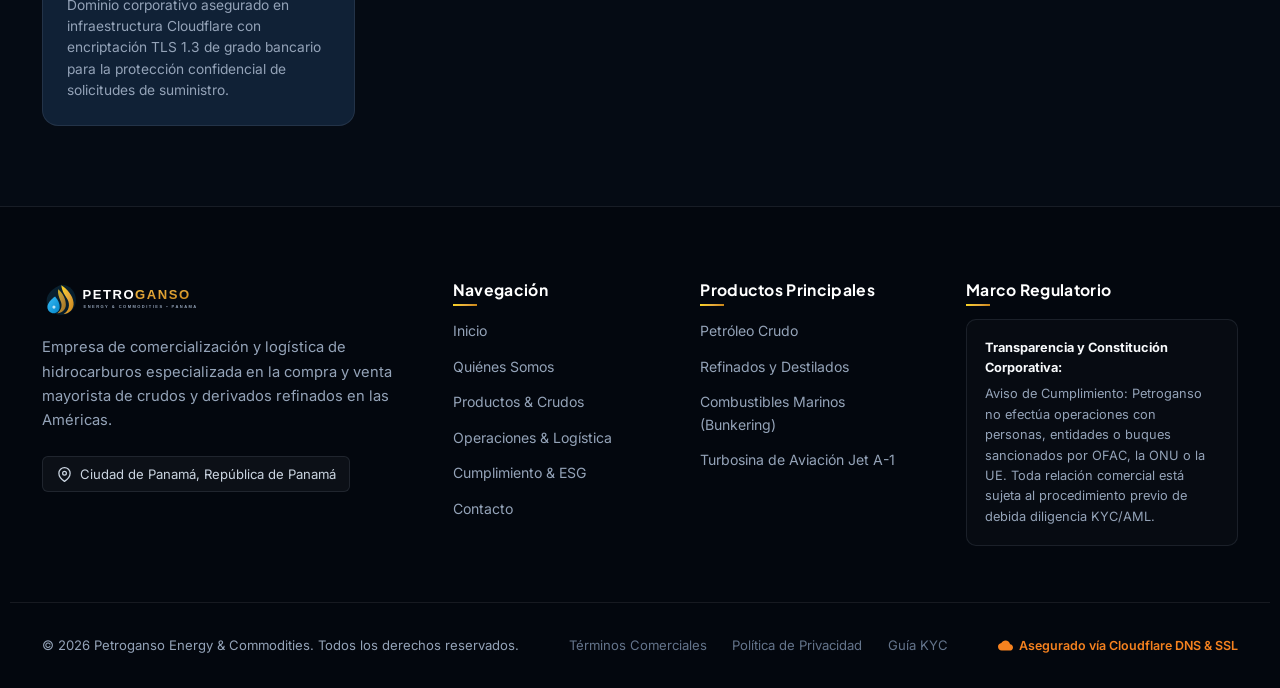
==== commit d7bca9aa: "added some UI improvements" ====
--- a/contacto.html
+++ b/contacto.html
@@ -3,8 +3,8 @@
 <head>
   <meta charset="UTF-8">
   <meta name="viewport" content="width=device-width, initial-scale=1.0">
-  <title>Contacto y Mesa de Trading (RFQ) | Petroganso Panamá</title>
-  <meta name="description" content="Inicie su solicitud de cotización (RFQ) de crudo o derivados petroleros con la mesa comercial de Petroganso en Ciudad de Panamá.">
+  <title>Contacto y Solicitud de Suministro (RFQ) | Petroganso Panamá</title>
+  <meta name="description" content="Inicie su solicitud de cotización (RFQ) de crudo o derivados petroleros con el departamento comercial de Petroganso en Ciudad de Panamá.">
   <link rel="icon" type="image/svg+xml" href="assets/images/favicon.svg">
 
   <link rel="stylesheet" href="css/style.css">
@@ -16,33 +16,42 @@
        HEADER & NAVIGATION
        ========================================================================= -->
   <div class="header-wrapper">
-    <div class="ticker-bar" aria-label="Indicadores de Mercado Energético">
-      <div class="container ticker-wrap">
-        <div class="ticker-label">
-          <svg width="12" height="12" viewBox="0 0 24 24" fill="none" stroke="currentColor" stroke-width="2.5"><polyline points="23 6 13.5 15.5 8.5 10.5 1 18"></polyline><polyline points="17 6 23 6 23 12"></polyline></svg>
-          MERCADOS EN VIVO
-        </div>
-        <div class="ticker-scroll"></div>
-      </div>
-    </div>
-
-    <header class="navbar container">
+    <div class="ticker-bar" aria-label="Indicadores de Mercado Internacional">
+      <div class="ticker-wrap">
+        <div class="ticker-label-box">
+          <svg width="12" height="12" viewBox="0 0 24 24" fill="none" stroke="currentColor" stroke-width="2.5"><circle cx="12" cy="12" r="10"></circle><line x1="2" y1="12" x2="22" y2="12"></line><path d="M12 2a15.3 15.3 0 0 1 4 10 15.3 15.3 0 0 1-4 10 15.3 15.3 0 0 1-4-10 15.3 15.3 0 0 1 4-10z"></path></svg>
+          <span data-i18n="ticker_label">MERCADOS INTERNACIONALES</span>
+        </div>
+        <div class="ticker-viewport">
+          <div class="ticker-scroll"></div>
+        </div>
+      </div>
+    </div>
+
+    <header class="navbar">
       <a href="index.html" class="brand-logo" aria-label="Petroganso Inicio">
-        <img src="assets/images/logo.svg" alt="Petroganso Energy & Commodities" width="220" height="42">
+        <img src="assets/images/logo.svg" alt="Petroganso Energy & Commodities" width="200" height="40">
       </a>
 
       <nav class="nav-menu" id="navMenu">
-        <a href="index.html" class="nav-link">Inicio</a>
-        <a href="nosotros.html" class="nav-link">Quiénes Somos</a>
-        <a href="productos.html" class="nav-link">Productos &amp; Crudos</a>
-        <a href="operaciones.html" class="nav-link">Operaciones &amp; Logística</a>
-        <a href="cumplimiento.html" class="nav-link">Cumplimiento &amp; ESG</a>
-        <a href="contacto.html" class="nav-link active">Contacto</a>
+        <a href="index.html" class="nav-link" data-i18n="nav_home">Inicio</a>
+        <a href="nosotros.html" class="nav-link" data-i18n="nav_about">Quiénes Somos</a>
+        <a href="productos.html" class="nav-link" data-i18n="nav_products">Productos &amp; Crudos</a>
+        <a href="operaciones.html" class="nav-link" data-i18n="nav_operations">Operaciones &amp; Logística</a>
+        <a href="cumplimiento.html" class="nav-link" data-i18n="nav_compliance">Cumplimiento &amp; ESG</a>
+        <a href="contacto.html" class="nav-link active" data-i18n="nav_contact">Contacto</a>
       </nav>
 
       <div class="nav-actions">
+        <div class="lang-switcher" aria-label="Selector de Idioma">
+          <button type="button" class="lang-btn active" data-lang="es">ES</button>
+          <span class="lang-divider">|</span>
+          <button type="button" class="lang-btn" data-lang="en">EN</button>
+        </div>
+
         <a href="#mesa-rfq" class="btn btn-primary">
-          <span>Mesa de Trading / RFQ</span>
+          <span data-i18n="nav_cta">Solicitar Suministro</span>
+          <svg width="15" height="15" viewBox="0 0 24 24" fill="none" stroke="currentColor" stroke-width="2.5"><polyline points="9 18 15 12 9 6"></polyline></svg>
         </a>
       </div>
 
@@ -58,44 +67,46 @@
   <section class="inner-hero">
     <div class="container">
       <div class="breadcrumb">
-        <a href="index.html">Inicio</a>
+        <a href="index.html" data-i18n="nav_home">Inicio</a>
         <span class="sep">/</span>
-        <span class="current">Contacto &amp; RFQ</span>
-      </div>
-      <span class="badge badge-gold">Mesa de Cotizaciones</span>
-      <h1 style="margin: 0.8rem 0 1rem 0;">Contacto Comercial y Mesa de Operaciones</h1>
-      <p class="lead" style="max-width: 740px;">
-        Conéctese directamente con nuestros operadores de trading físico en Ciudad de Panamá. Reciba términos comerciales competitivos para suministros spot o contratos anuales.
+        <span class="current" data-i18n="nav_contact">Contacto</span>
+      </div>
+      <span class="badge badge-gold" data-i18n="badge_rfq">Mesa de Cotizaciones</span>
+      <h1 style="margin: 0.6rem 0 0.8rem 0;" data-i18n="contact_h1">Contacto Comercial y Solicitud de Suministro</h1>
+      <p class="lead" style="max-width: 740px;" data-i18n="contact_lead">
+        Comuníquese directamente con nuestro departamento comercial en Ciudad de Panamá para evaluar requerimientos de suministro continuo o spot.
       </p>
     </div>
   </section>
 
   <!-- =========================================================================
-       CONTACT CARDS & RFQ SECTION
+       CONTACT CARDS & RFQ SECTION (Balanced & Spacious)
        ========================================================================= -->
-  <section class="section" style="padding-top:3.5rem;" id="mesa-rfq">
+  <section class="section" style="padding-top:2.8rem;" id="mesa-rfq">
     <div class="container">
-      <div class="grid-2" style="gap:3.5rem; align-items:flex-start;">
+      <div class="grid-2" style="gap:3rem; align-items:flex-start;">
 
         <!-- Left: Contact Details & Panama Presence -->
         <div>
-          <span class="badge badge-blue">Oficinas y Mesa Comercial</span>
-          <h2 style="margin: 1rem 0 1.2rem 0;">Presencia Estratégica en Ciudad de Panamá</h2>
-          <p>
-            Nuestras operaciones comerciales y de fletamento se coordinan desde el corazón del distrito marítimo y financiero de Panamá, garantizando cobertura en tiempo real con las bolsas de Nueva York (NYMEX), Londres (ICE) y Singapur.
+          <span class="badge badge-blue" data-i18n="contact_card_title">Presencia en Ciudad de Panamá</span>
+          <h2 style="margin: 0.9rem 0 1.1rem 0;" data-i18n="contact_card_title">Presencia en Ciudad de Panamá</h2>
+          <p data-i18n="contact_card_desc">
+            Nuestras operaciones comerciales y de fletamento se gestionan desde el centro empresarial y marítimo de Panamá, atendiendo a clientes en todo el continente.
           </p>
 
-          <div class="contact-info-list" style="margin: 2rem 0;">
+          <div class="contact-info-list" style="margin: 1.8rem 0;">
             <!-- Address card -->
             <div class="contact-card-item">
               <div class="contact-card-icon">
                 <svg width="22" height="22" viewBox="0 0 24 24" fill="none" stroke="currentColor" stroke-width="2"><path d="M21 10c0 7-9 13-9 13s-9-6-9-13a9 9 0 0 1 18 0z"></path><circle cx="12" cy="10" r="3"></circle></svg>
               </div>
               <div class="contact-card-text">
-                <h4>Dirección Corporativa</h4>
-                <p>Distrito Financiero, Calle 50 / Obarrio</p>
-                <p>Ciudad de Panamá, República de Panamá</p>
-                <small style="color:var(--gold-400); font-weight:600; display:block; margin-top:0.3rem;">* Dirección física definitiva se formalizará tras registro notarial.</small>
+                <h4 data-i18n="contact_addr_title">Ubicación Corporativa</h4>
+                <p data-i18n="contact_addr_val1">Distrito Financiero, Calle 50 / Obarrio</p>
+                <p data-i18n="contact_addr_val2">Ciudad de Panamá, República de Panamá</p>
+                <small style="color:var(--gold-400); font-weight:600; display:block; margin-top:0.35rem;" data-i18n="contact_addr_note">
+                  * La dirección de sede física definitiva se publicará al concluir la protocolización mercantil.
+                </small>
               </div>
             </div>
 
@@ -105,8 +116,8 @@
                 <svg width="22" height="22" viewBox="0 0 24 24" fill="none" stroke="currentColor" stroke-width="2"><path d="M4 4h16c1.1 0 2 .9 2 2v12c0 1.1-.9 2-2 2H4c-1.1 0-2-.9-2-2V6c0-1.1.9-2 2-2z"></path><polyline points="22,6 12,13 2,6"></polyline></svg>
               </div>
               <div class="contact-card-text">
-                <h4>Canales Institucionales</h4>
-                <p><strong>Mesa de Trading:</strong> <a href="mailto:trading@petroganso.com">trading@petroganso.com</a></p>
+                <h4 data-i18n="contact_channels_title">Canales de Contacto Directo</h4>
+                <p><strong>Departamento Comercial:</strong> <a href="mailto:comercial@petroganso.com">comercial@petroganso.com</a></p>
                 <p><strong>Operaciones &amp; Fletamento:</strong> <a href="mailto:operations@petroganso.com">operations@petroganso.com</a></p>
                 <p><strong>Oficina de Cumplimiento:</strong> <a href="mailto:compliance@petroganso.com">compliance@petroganso.com</a></p>
               </div>
@@ -118,73 +129,73 @@
                 <svg width="22" height="22" viewBox="0 0 24 24" fill="none" stroke="currentColor" stroke-width="2"><circle cx="12" cy="12" r="10"></circle><polyline points="12 6 12 12 16 14"></polyline></svg>
               </div>
               <div class="contact-card-text">
-                <h4>Horario Operativo</h4>
-                <p>Mesa Comercial: Lunes a Viernes 07:00 – 19:00 (GMT-5)</p>
-                <p>Operaciones Marítimas y Bunkering: <strong>Servicio 24/7/365</strong></p>
+                <h4 data-i18n="contact_hours_title">Horario de Atención Comercial</h4>
+                <p data-i18n="contact_hours_val1">Departamento Comercial: Lunes a Viernes 07:00 – 19:00 (GMT-5)</p>
+                <p data-i18n="contact_hours_val2">Operaciones Marítimas y Bunkering: Servicio 24/7/365 Continuo</p>
               </div>
             </div>
           </div>
 
           <!-- Panama Hub Map Box -->
-          <div style="background:var(--bg-surface); border:1px solid var(--border-subtle); border-radius:var(--radius-lg); padding:1.8rem;">
-            <h4 style="color:#FFFFFF; margin-bottom:0.8rem; display:flex; align-items:center; gap:0.6rem;">
-              <svg width="20" height="20" viewBox="0 0 24 24" fill="none" stroke="var(--gold-400)" stroke-width="2"><circle cx="12" cy="12" r="10"></circle><line x1="2" y1="12" x2="22" y2="12"></line><path d="M12 2a15.3 15.3 0 0 1 4 10 15.3 15.3 0 0 1-4 10 15.3 15.3 0 0 1-4-10 15.3 15.3 0 0 1 4-10z"></path></svg>
+          <div style="background:var(--bg-surface); border:1px solid var(--border-subtle); border-radius:var(--radius-lg); padding:1.5rem;">
+            <h4 style="color:#FFFFFF; margin-bottom:0.6rem; display:flex; align-items:center; gap:0.5rem; font-size:1.05rem;">
+              <svg width="18" height="18" viewBox="0 0 24 24" fill="none" stroke="var(--gold-400)" stroke-width="2"><circle cx="12" cy="12" r="10"></circle><line x1="2" y1="12" x2="22" y2="12"></line><path d="M12 2a15.3 15.3 0 0 1 4 10 15.3 15.3 0 0 1-4 10 15.3 15.3 0 0 1-4-10 15.3 15.3 0 0 1 4-10z"></path></svg>
               Conexión Global desde petroganso.com
             </h4>
-            <p style="font-size:0.88rem; color:var(--text-muted); margin:0;">
-              Dominio corporativo alojado en infraestructura de alto rendimiento Cloudflare con encriptación TLS 1.3 de grado bancario para la protección de comunicaciones comerciales.
+            <p style="font-size:0.86rem; color:var(--text-muted); margin:0; line-height:1.55;">
+              Dominio corporativo asegurado en infraestructura Cloudflare con encriptación TLS 1.3 de grado bancario para la protección confidencial de solicitudes de suministro.
             </p>
           </div>
         </div>
 
-        <!-- Right: Interactive RFQ Form -->
+        <!-- Right: Interactive RFQ Form (Balanced, Spacious, Clean) -->
         <div class="rfq-card">
-          <div style="margin-bottom:1.8rem;">
-            <span class="badge badge-gold" style="margin-bottom:0.6rem;">Trading Desk Form</span>
-            <h3 style="color:#FFFFFF;">Solicitud de Oferta Comercial (RFQ)</h3>
-            <p style="font-size:0.92rem; color:var(--text-muted); margin:0;">
-              Complete los requerimientos técnicos y de volumen de su refinería o flota para recibir una oferta preliminar (SCO).
+          <div style="margin-bottom:1.6rem;">
+            <span class="badge badge-gold" style="margin-bottom:0.5rem;" data-i18n="badge_rfq">Mesa de Cotizaciones</span>
+            <h3 style="color:#FFFFFF; font-size:1.35rem;" data-i18n="rfq_form_title">Solicitud de Cotización de Suministro (RFQ)</h3>
+            <p style="font-size:0.9rem; color:var(--text-muted); margin:0;" data-i18n="rfq_form_sub">
+              Complete los requerimientos técnicos y de volumen de su empresa para remitirle una oferta formal preliminar.
             </p>
           </div>
 
           <form id="rfqForm" novalidate>
             <div class="form-grid">
               <div class="form-group">
-                <label class="form-label" for="rfqCompany">Empresa Solicitante *</label>
+                <label class="form-label" for="rfqCompany" data-i18n="form_lbl_company">Empresa Compradora o Refinería *</label>
                 <input type="text" id="rfqCompany" class="form-control" placeholder="Ej. Refinería del Caribe S.A." required>
               </div>
 
               <div class="form-group">
-                <label class="form-label" for="rfqCountry">País de la Contraparte *</label>
+                <label class="form-label" for="rfqCountry" data-i18n="form_lbl_country">País de la Contraparte *</label>
                 <input type="text" id="rfqCountry" class="form-control" placeholder="Ej. Panamá, EE. UU., Colombia" required>
               </div>
 
               <div class="form-group">
-                <label class="form-label" for="rfqName">Persona de Contacto / Trader *</label>
+                <label class="form-label" for="rfqName" data-i18n="form_lbl_name">Persona de Contacto / Cargo *</label>
                 <input type="text" id="rfqName" class="form-control" placeholder="Nombre y Apellido" required>
               </div>
 
               <div class="form-group">
-                <label class="form-label" for="rfqEmail">Correo Corporativo *</label>
+                <label class="form-label" for="rfqEmail" data-i18n="form_lbl_email">Correo Corporativo *</label>
                 <input type="email" id="rfqEmail" class="form-control" placeholder="usuario@empresa.com" required>
               </div>
 
               <div class="form-group">
-                <label class="form-label" for="rfqCommodity">Materia Prima / Producto *</label>
+                <label class="form-label" for="rfqCommodity" data-i18n="form_lbl_product">Materia Prima o Producto Requerido *</label>
                 <select id="rfqCommodity" class="form-control" required>
                   <option value="crude-light">Petróleo Crudo Ligero Dulce (38-42 API)</option>
                   <option value="crude-heavy">Petróleo Crudo Pesado Agrio (20-24 API)</option>
                   <option value="diesel-ulsd">Diesel ULSD 10 ppm (EN 590)</option>
-                  <option value="jet-a1">Aviation Kerosene Jet A-1</option>
+                  <option value="jet-a1">Turbosina Jet A-1</option>
                   <option value="fuel-vlsfo">Combustible Marino VLSFO 0.5% (ISO 8217)</option>
                   <option value="marine-mgo">Marine Gas Oil MGO 0.1%</option>
                   <option value="gasoline-95">Gasolina Motor 95 RON</option>
-                  <option value="naphtha">Nafta Química Virgen</option>
+                  <option value="naphtha">Nafta Petroquímica Virgen</option>
                 </select>
               </div>
 
               <div class="form-group">
-                <label class="form-label" for="rfqIncoterm">Incoterm Deseado *</label>
+                <label class="form-label" for="rfqIncoterm" data-i18n="form_lbl_incoterm">Término de Entrega (Incoterm 2020) *</label>
                 <select id="rfqIncoterm" class="form-control" required>
                   <option value="FOB">FOB (Free On Board - Puerto de Carga)</option>
                   <option value="CIF">CIF (Cost, Insurance &amp; Freight - Puerto Destino)</option>
@@ -195,12 +206,12 @@
               </div>
 
               <div class="form-group">
-                <label class="form-label" for="rfqVolume">Volumen de Carga *</label>
-                <input type="number" id="rfqVolume" class="form-control" placeholder="Ej. 100000" min="5000" value="100000" required>
-              </div>
-
-              <div class="form-group">
-                <label class="form-label" for="rfqUnit">Unidad de Medida *</label>
+                <label class="form-label" for="rfqVolume" data-i18n="form_lbl_volume">Volumen Requerido *</label>
+                <input type="number" id="rfqVolume" class="form-control" placeholder="100000" min="5000" value="100000" required>
+              </div>
+
+              <div class="form-group">
+                <label class="form-label" for="rfqUnit" data-i18n="form_lbl_unit">Unidad de Medida *</label>
                 <select id="rfqUnit" class="form-control" required>
                   <option value="bbl">Barriles (BBL)</option>
                   <option value="mt">Toneladas Métricas (MT)</option>
@@ -208,35 +219,35 @@
               </div>
 
               <div class="form-group full">
-                <label class="form-label" for="rfqPort">Puerto de Destino o Fondeadero Designado</label>
+                <label class="form-label" for="rfqPort" data-i18n="form_lbl_port">Puerto de Destino o Fondeadero Designado</label>
                 <input type="text" id="rfqPort" class="form-control" placeholder="Ej. Balboa Anchorage, Cartagena, Houston, Manzanillo">
               </div>
 
               <div class="form-group full">
-                <label class="form-label" for="rfqSpecs">Detalles Adicionales y Ventana de Carga (Laycan)</label>
-                <textarea id="rfqSpecs" class="form-control" placeholder="Indique rango de fechas deseadas, especificaciones particulares de azufre o requisitos de financiamiento bancario..."></textarea>
-              </div>
-            </div>
-
-            <!-- Dynamic Live Estimator Box -->
+                <label class="form-label" for="rfqSpecs" data-i18n="form_lbl_details">Especificaciones Particulares o Ventana de Carga (Laycan)</label>
+                <textarea id="rfqSpecs" class="form-control" placeholder="Indique rango de fechas deseadas, especificaciones particulares de azufre o requerimientos especiales..."></textarea>
+              </div>
+            </div>
+
+            <!-- Dynamic Live Estimator Box (Balanced 3-column grid) -->
             <div class="rfq-calculation-box">
               <div class="rfq-calc-item">
-                <span class="calc-label">Toneladas Métricas Est.</span>
+                <span class="calc-label" data-i18n="form_calc_mt">Toneladas Métricas Est.</span>
                 <span class="calc-val" id="calcCargoMt">-- MT</span>
               </div>
               <div class="rfq-calc-item">
-                <span class="calc-label">Barriles Est.</span>
+                <span class="calc-label" data-i18n="form_calc_bbl">Barriles Estimados</span>
                 <span class="calc-val" id="calcEstBbl">-- BBL</span>
               </div>
               <div class="rfq-calc-item">
-                <span class="calc-label">Tipo de Buque Típico</span>
-                <span class="calc-val" id="calcVesselClass" style="font-size:1.05rem; color:#FFFFFF;">--</span>
+                <span class="calc-label" data-i18n="form_calc_vessel">Buque Recomendado</span>
+                <span class="calc-val" id="calcVesselClass" style="font-size:0.98rem; color:#FFFFFF;">--</span>
               </div>
             </div>
 
             <button type="submit" class="btn btn-primary btn-lg" style="width:100%;" id="btnSubmitRfq">
-              <span>Enviar Requerimiento a la Mesa Comercial</span>
-              <svg width="18" height="18" viewBox="0 0 24 24" fill="none" stroke="currentColor" stroke-width="2"><line x1="22" y1="2" x2="11" y2="13"></line><polygon points="22 2 15 22 11 13 2 9 22 2"></polygon></svg>
+              <span data-i18n="form_btn_submit">Enviar Solicitud al Departamento Comercial</span>
+              <svg width="16" height="16" viewBox="0 0 24 24" fill="none" stroke="currentColor" stroke-width="2"><line x1="22" y1="2" x2="11" y2="13"></line><polygon points="22 2 15 22 11 13 2 9 22 2"></polygon></svg>
             </button>
           </form>
 
@@ -253,66 +264,66 @@
     <div class="container footer-top">
       <div class="footer-brand">
         <a href="index.html">
-          <img src="assets/images/logo.svg" alt="Petroganso Logo" width="220" height="42">
+          <img src="assets/images/logo.svg" alt="Petroganso Logo" width="200" height="40">
         </a>
-        <p>
-          Firma de trading y logística de hidrocarburos especializada en la compraventa de crudos y derivados refinados en las Américas y rutas marítimas globales.
+        <p data-i18n="footer_brand_desc">
+          Empresa de comercialización y logística de hidrocarburos especializada en la compra y venta mayorista de crudos y derivados refinados en las Américas.
         </p>
         <div class="footer-location-tag">
-          <svg width="16" height="16" viewBox="0 0 24 24" fill="none" stroke="currentColor" stroke-width="2"><path d="M21 10c0 7-9 13-9 13s-9-6-9-13a9 9 0 0 1 18 0z"></path><circle cx="12" cy="10" r="3"></circle></svg>
-          <span>Ciudad de Panamá, República de Panamá</span>
+          <svg width="15" height="15" viewBox="0 0 24 24" fill="none" stroke="currentColor" stroke-width="2"><path d="M21 10c0 7-9 13-9 13s-9-6-9-13a9 9 0 0 1 18 0z"></path><circle cx="12" cy="10" r="3"></circle></svg>
+          <span data-i18n="footer_loc">Ciudad de Panamá, República de Panamá</span>
         </div>
       </div>
 
       <div>
-        <h4 class="footer-title">Navegación</h4>
+        <h4 class="footer-title" data-i18n="footer_col_nav">Navegación</h4>
         <ul class="footer-links">
-          <li><a href="index.html">Inicio</a></li>
-          <li><a href="nosotros.html">Quiénes Somos</a></li>
-          <li><a href="productos.html">Productos &amp; Crudos</a></li>
-          <li><a href="operaciones.html">Operaciones &amp; Logística</a></li>
-          <li><a href="cumplimiento.html">Cumplimiento KYC / AML</a></li>
-          <li><a href="contacto.html">Mesa de Trading / RFQ</a></li>
+          <li><a href="index.html" data-i18n="nav_home">Inicio</a></li>
+          <li><a href="nosotros.html" data-i18n="nav_about">Quiénes Somos</a></li>
+          <li><a href="productos.html" data-i18n="nav_products">Productos &amp; Crudos</a></li>
+          <li><a href="operaciones.html" data-i18n="nav_operations">Operaciones &amp; Logística</a></li>
+          <li><a href="cumplimiento.html" data-i18n="nav_compliance">Cumplimiento KYC / AML</a></li>
+          <li><a href="contacto.html" data-i18n="nav_contact">Contacto</a></li>
         </ul>
       </div>
 
       <div>
-        <h4 class="footer-title">Materias Primas</h4>
+        <h4 class="footer-title" data-i18n="footer_col_prod">Productos Principales</h4>
         <ul class="footer-links">
-          <li><a href="productos.html#crudo">Petróleo Crudo Ligero</a></li>
-          <li><a href="productos.html#crudo">Petróleo Crudo Pesado</a></li>
-          <li><a href="productos.html#refinados">Diesel ULSD 10ppm</a></li>
-          <li><a href="productos.html#refinados">Jet Fuel A-1</a></li>
-          <li><a href="productos.html#bunkering">VLSFO 0.5% Marino</a></li>
-          <li><a href="productos.html#bunkering">Marine Gas Oil (MGO)</a></li>
+          <li><a href="productos.html#crudo" data-i18n="card_crude_title">Petróleo Crudo</a></li>
+          <li><a href="productos.html#refinados" data-i18n="card_refined_title">Diesel ULSD &amp; Refinados</a></li>
+          <li><a href="productos.html#bunkering" data-i18n="card_bunker_title">Bunkering Marino</a></li>
+          <li><a href="productos.html#jet" data-i18n="prod_jet_title">Turbosina Jet A-1</a></li>
         </ul>
       </div>
 
       <div>
-        <h4 class="footer-title">Marco de Cumplimiento</h4>
+        <h4 class="footer-title" data-i18n="footer_col_comp">Marco Regulatorio</h4>
         <div class="footer-compliance-box">
-          <strong>Aviso Regulatorio:</strong>
-          Petroganso no sostiene relaciones comerciales con entidades, buques o jurisdicciones sancionadas por OFAC, Naciones Unidas o la Unión Europea. Toda contraparte debe superar el proceso de debida diligencia KYC/AML previo a la emisión de ofertas vinculantes.
+          <strong data-i18n="notice_title">Aviso de Cumplimiento:</strong>
+          <span data-i18n="footer_comp_text">Petroganso no efectúa operaciones con personas, entidades o buques sancionados por OFAC, la ONU o la UE. Toda relación comercial está sujeta al procedimiento previo de debida diligencia KYC/AML.</span>
         </div>
       </div>
     </div>
 
     <div class="container footer-bottom">
-      <div>
+      <div data-i18n="footer_copy">
         &copy; 2026 Petroganso Energy &amp; Commodities. Todos los derechos reservados.
       </div>
       <div class="footer-bottom-links">
-        <a href="cumplimiento.html#terminos">Términos Comerciales</a>
-        <a href="cumplimiento.html#privacidad">Política de Privacidad</a>
-        <a href="cumplimiento.html#kyc">Guía KYC</a>
+        <a href="cumplimiento.html#terminos" data-i18n="footer_terms">Términos Comerciales</a>
+        <a href="cumplimiento.html#privacidad" data-i18n="footer_privacy">Política de Privacidad</a>
+        <a href="cumplimiento.html#kyc" data-i18n="footer_kyc">Guía KYC</a>
       </div>
       <div class="cloudflare-badge">
-        <svg width="16" height="16" viewBox="0 0 24 24" fill="currentColor"><path d="M19.35 10.04C18.67 6.59 15.64 4 12 4 9.11 4 6.6 5.64 5.35 8.04 2.34 8.36 0 10.91 0 14c0 3.31 2.69 6 6 6h13c2.76 0 5-2.24 5-5 0-2.64-2.05-4.78-4.65-4.96z"/></svg>
-        <span>Asegurado vía Cloudflare DNS &amp; SSL</span>
+        <svg width="15" height="15" viewBox="0 0 24 24" fill="currentColor"><path d="M19.35 10.04C18.67 6.59 15.64 4 12 4 9.11 4 6.6 5.64 5.35 8.04 2.34 8.36 0 10.91 0 14c0 3.31 2.69 6 6 6h13c2.76 0 5-2.24 5-5 0-2.64-2.05-4.78-4.65-4.96z"/></svg>
+        <span data-i18n="footer_cloudflare">Asegurado vía Cloudflare DNS &amp; SSL</span>
       </div>
     </div>
   </footer>
 
+  <script src="js/translations.js"></script>
+  <script src="js/lang.js"></script>
   <script src="js/main.js"></script>
   <script src="js/rfq.js"></script>
 </body>
--- a/css/style.css
+++ b/css/style.css
@@ -1,6 +1,6 @@
 /* ==========================================================================
    PETROGANSO ENERGY & COMMODITIES - DESIGN SYSTEM
-   Modern, Institutional Energy Trading Stylesheet
+   Modern, Institutional Hydrocarbon Commercialization Stylesheet
    ========================================================================== */
 
 @import url('https://fonts.googleapis.com/css2?family=Inter:wght@300;400;500;600;700&family=Plus+Jakarta+Sans:wght@500;600;700;800;900&display=swap');
@@ -10,13 +10,13 @@
   --bg-deep: #050B14;
   --bg-primary: #07101E;
   --bg-secondary: #0D1B2A;
-  --bg-surface: #112238;
+  --bg-surface: #102136;
   --bg-surface-elevated: #162C46;
-  --bg-card: rgba(13, 27, 42, 0.78);
-  --bg-card-hover: rgba(22, 44, 70, 0.85);
-
-  --border-subtle: rgba(148, 163, 184, 0.12);
-  --border-focus: rgba(229, 169, 60, 0.5);
+  --bg-card: rgba(14, 28, 48, 0.78);
+  --bg-card-hover: rgba(20, 39, 66, 0.88);
+
+  --border-subtle: rgba(148, 163, 184, 0.14);
+  --border-focus: rgba(229, 169, 60, 0.6);
   --border-gold: rgba(229, 169, 60, 0.35);
 
   /* Brand Accents */
@@ -47,19 +47,19 @@
   --font-body: 'Inter', system-ui, -apple-system, sans-serif;
 
   /* Layout */
-  --container-max: 1280px;
+  --container-max: 1260px;
   --radius-sm: 6px;
-  --radius-md: 12px;
-  --radius-lg: 18px;
-  --radius-xl: 24px;
+  --radius-md: 10px;
+  --radius-lg: 16px;
+  --radius-xl: 20px;
   --radius-full: 9999px;
 
   /* Shadows */
-  --shadow-sm: 0 2px 8px rgba(0, 0, 0, 0.3);
-  --shadow-md: 0 10px 25px -5px rgba(0, 0, 0, 0.45);
-  --shadow-lg: 0 20px 40px -10px rgba(0, 0, 0, 0.6);
-  --shadow-gold: 0 0 25px rgba(229, 169, 60, 0.28);
-  --shadow-blue: 0 0 25px rgba(56, 189, 248, 0.2);
+  --shadow-sm: 0 2px 8px rgba(0, 0, 0, 0.25);
+  --shadow-md: 0 10px 25px -5px rgba(0, 0, 0, 0.4);
+  --shadow-lg: 0 20px 40px -10px rgba(0, 0, 0, 0.55);
+  --shadow-gold: 0 0 25px rgba(229, 169, 60, 0.25);
+  --shadow-blue: 0 0 25px rgba(56, 189, 248, 0.18);
 
   /* Transitions */
   --transition-fast: 0.2s cubic-bezier(0.4, 0, 0.2, 1);
@@ -84,7 +84,7 @@
   font-family: var(--font-body);
   background-color: var(--bg-deep);
   color: var(--text-primary);
-  line-height: 1.65;
+  line-height: 1.6;
   overflow-x: hidden;
   -webkit-font-smoothing: antialiased;
   -moz-osx-font-smoothing: grayscale;
@@ -105,19 +105,19 @@
   letter-spacing: -0.02em;
 }
 
-h1 { font-size: clamp(2.4rem, 4.5vw, 3.8rem); font-weight: 800; }
-h2 { font-size: clamp(1.8rem, 3.2vw, 2.6rem); font-weight: 800; }
-h3 { font-size: clamp(1.3rem, 2vw, 1.65rem); font-weight: 700; }
-h4 { font-size: 1.2rem; font-weight: 600; }
+h1 { font-size: clamp(2.2rem, 4vw, 3.4rem); font-weight: 800; }
+h2 { font-size: clamp(1.7rem, 2.8vw, 2.3rem); font-weight: 800; }
+h3 { font-size: clamp(1.2rem, 1.8vw, 1.5rem); font-weight: 700; }
+h4 { font-size: 1.15rem; font-weight: 600; }
 
 p {
   color: var(--text-secondary);
-  font-size: 1.05rem;
-  margin-bottom: 1.2rem;
+  font-size: 1rem;
+  margin-bottom: 1.1rem;
 }
 
 p.lead {
-  font-size: 1.25rem;
+  font-size: 1.15rem;
   font-weight: 400;
   color: #E2E8F0;
   line-height: 1.7;
@@ -149,12 +149,12 @@
   max-width: var(--container-max);
   margin-left: auto;
   margin-right: auto;
-  padding-left: 1.5rem;
-  padding-right: 1.5rem;
+  padding-left: 2rem;
+  padding-right: 2rem;
 }
 
 .section {
-  padding: 6rem 0;
+  padding: 5rem 0;
   position: relative;
 }
 
@@ -164,64 +164,83 @@
   border-bottom: 1px solid var(--border-subtle);
 }
 
-/* Header & Navigation */
+/* ==========================================================================
+   HEADER & NAVIGATION
+   ========================================================================== */
 .header-wrapper {
   position: fixed;
   top: 0;
   left: 0;
   width: 100%;
   z-index: 1000;
+  background: rgba(5, 11, 20, 0.88);
+  backdrop-filter: blur(12px);
+  -webkit-backdrop-filter: blur(12px);
+  border-bottom: 1px solid var(--border-subtle);
   transition: all var(--transition-normal);
 }
 
 .header-scrolled {
-  background: rgba(7, 16, 30, 0.92);
-  backdrop-filter: blur(14px);
-  -webkit-backdrop-filter: blur(14px);
-  border-bottom: 1px solid var(--border-subtle);
-  box-shadow: 0 4px 20px rgba(0, 0, 0, 0.4);
-}
-
-/* Top Market Ticker Bar */
+  background: rgba(5, 11, 20, 0.96);
+  box-shadow: 0 4px 20px rgba(0, 0, 0, 0.45);
+}
+
+/* Top Market Ticker Bar (Isolated & Aligned) */
 .ticker-bar {
-  background: #03070E;
+  background: #03060C;
   border-bottom: 1px solid rgba(255, 255, 255, 0.06);
-  font-size: 0.82rem;
+  font-size: 0.8rem;
   color: var(--text-muted);
+  height: 38px;
+  display: flex;
+  align-items: center;
+  position: relative;
+  z-index: 1002;
+}
+
+.ticker-wrap {
+  display: flex;
+  align-items: center;
+  width: 100%;
+  max-width: var(--container-max);
+  margin: 0 auto;
+  padding: 0 2rem;
   overflow: hidden;
-  height: 38px;
-  display: flex;
-  align-items: center;
-}
-
-.ticker-wrap {
-  display: flex;
-  align-items: center;
-  width: 100%;
-}
-
-.ticker-label {
-  background: var(--gold-gradient);
-  color: #07101E;
+}
+
+.ticker-label-box {
+  flex-shrink: 0;
+  display: flex;
+  align-items: center;
+  gap: 0.45rem;
+  background: var(--bg-surface);
+  border: 1px solid rgba(229, 169, 60, 0.35);
+  color: var(--gold-400);
+  font-family: var(--font-heading);
   font-weight: 800;
-  font-size: 0.72rem;
-  letter-spacing: 0.08em;
-  padding: 0.25rem 0.85rem;
+  font-size: 0.7rem;
+  letter-spacing: 0.06em;
+  text-transform: uppercase;
+  padding: 0.25rem 0.8rem;
   border-radius: var(--radius-sm);
-  text-transform: uppercase;
+  margin-right: 1.5rem;
+  z-index: 10;
   white-space: nowrap;
-  display: flex;
-  align-items: center;
-  gap: 0.4rem;
-  z-index: 2;
-  margin-right: 1rem;
+}
+
+.ticker-viewport {
+  flex: 1;
+  overflow: hidden;
+  position: relative;
+  mask-image: linear-gradient(90deg, transparent 0%, #000 2.5%, #000 97.5%, transparent 100%);
+  -webkit-mask-image: linear-gradient(90deg, transparent 0%, #000 2.5%, #000 97.5%, transparent 100%);
 }
 
 .ticker-scroll {
-  display: flex;
-  gap: 2.5rem;
+  display: inline-flex;
+  gap: 2.8rem;
   white-space: nowrap;
-  animation: ticker-slide 32s linear infinite;
+  animation: ticker-slide 34s linear infinite;
   will-change: transform;
 }
 
@@ -232,12 +251,13 @@
 .ticker-item {
   display: inline-flex;
   align-items: center;
-  gap: 0.5rem;
+  gap: 0.45rem;
   font-family: var(--font-heading);
+  font-size: 0.8rem;
 }
 
 .ticker-item .symbol {
-  color: var(--text-primary);
+  color: #FFFFFF;
   font-weight: 600;
 }
 
@@ -248,13 +268,13 @@
 
 .ticker-item .change-up {
   color: var(--emerald-400);
-  font-size: 0.78rem;
+  font-size: 0.76rem;
   font-weight: 600;
 }
 
 .ticker-item .change-down {
   color: var(--rose-400);
-  font-size: 0.78rem;
+  font-size: 0.76rem;
   font-weight: 600;
 }
 
@@ -263,27 +283,25 @@
   100% { transform: translateX(-50%); }
 }
 
-/* Main Navbar */
+/* Main Navbar Layout */
 .navbar {
   display: flex;
   align-items: center;
   justify-content: space-between;
-  padding: 1.1rem 0;
-  transition: padding var(--transition-fast);
-}
-
-.header-scrolled .navbar {
-  padding: 0.75rem 0;
+  gap: 1.2rem;
+  padding: 0.85rem 2rem;
+  max-width: var(--container-max);
+  margin: 0 auto;
 }
 
 .brand-logo {
   display: flex;
   align-items: center;
-  gap: 0.75rem;
+  flex-shrink: 0;
 }
 
 .brand-logo img {
-  height: 48px;
+  height: 40px;
   width: auto;
   transition: transform var(--transition-fast);
 }
@@ -295,16 +313,20 @@
 .nav-menu {
   display: flex;
   align-items: center;
-  gap: 2rem;
+  gap: 1.4rem;
+  margin-left: auto;
+  margin-right: 1.2rem;
 }
 
 .nav-link {
   font-family: var(--font-heading);
-  font-size: 0.95rem;
+  font-size: 0.88rem;
   font-weight: 600;
   color: var(--text-secondary);
   position: relative;
-  padding: 0.35rem 0;
+  padding: 0.4rem 0.2rem;
+  white-space: nowrap;
+  letter-spacing: 0.01em;
   transition: color var(--transition-fast);
 }
 
@@ -331,7 +353,48 @@
 .nav-actions {
   display: flex;
   align-items: center;
-  gap: 1rem;
+  gap: 0.9rem;
+  flex-shrink: 0;
+}
+
+/* Language Switcher Pill */
+.lang-switcher {
+  display: inline-flex;
+  align-items: center;
+  background: rgba(255, 255, 255, 0.06);
+  border: 1px solid var(--border-subtle);
+  border-radius: var(--radius-full);
+  padding: 0.2rem 0.45rem;
+  gap: 0.3rem;
+}
+
+.lang-btn {
+  background: transparent;
+  border: none;
+  color: var(--text-muted);
+  font-family: var(--font-heading);
+  font-size: 0.74rem;
+  font-weight: 700;
+  cursor: pointer;
+  padding: 0.15rem 0.35rem;
+  border-radius: var(--radius-sm);
+  transition: all var(--transition-fast);
+}
+
+.lang-btn:hover {
+  color: #FFFFFF;
+}
+
+.lang-btn.active {
+  color: #07101E;
+  background: var(--gold-gradient);
+  font-weight: 800;
+  box-shadow: 0 2px 6px rgba(229, 169, 60, 0.3);
+}
+
+.lang-divider {
+  color: var(--text-dim);
+  font-size: 0.72rem;
 }
 
 /* Mobile Toggle */
@@ -340,13 +403,13 @@
   background: transparent;
   border: none;
   cursor: pointer;
-  padding: 0.5rem;
+  padding: 0.4rem;
   color: #FFFFFF;
 }
 
 .mobile-toggle svg {
-  width: 28px;
-  height: 28px;
+  width: 26px;
+  height: 26px;
 }
 
 /* Buttons */
@@ -354,12 +417,12 @@
   display: inline-flex;
   align-items: center;
   justify-content: center;
-  gap: 0.6rem;
+  gap: 0.5rem;
   font-family: var(--font-heading);
-  font-size: 0.92rem;
+  font-size: 0.88rem;
   font-weight: 700;
   letter-spacing: 0.02em;
-  padding: 0.75rem 1.6rem;
+  padding: 0.65rem 1.35rem;
   border-radius: var(--radius-sm);
   border: 1px solid transparent;
   cursor: pointer;
@@ -371,14 +434,14 @@
 .btn-primary {
   background: var(--gold-gradient);
   color: #050B14;
-  box-shadow: 0 4px 14px rgba(229, 169, 60, 0.32);
+  box-shadow: 0 4px 14px rgba(229, 169, 60, 0.28);
 }
 
 .btn-primary:hover {
   background: var(--gold-gradient-hover);
   color: #020617;
   transform: translateY(-2px);
-  box-shadow: 0 6px 22px rgba(229, 169, 60, 0.45);
+  box-shadow: 0 6px 20px rgba(229, 169, 60, 0.4);
 }
 
 .btn-secondary {
@@ -397,25 +460,25 @@
 .btn-outline {
   background: rgba(255, 255, 255, 0.03);
   color: #FFFFFF;
-  border-color: rgba(255, 255, 255, 0.25);
+  border-color: rgba(255, 255, 255, 0.22);
   backdrop-filter: blur(8px);
 }
 
 .btn-outline:hover {
-  background: rgba(255, 255, 255, 0.1);
+  background: rgba(255, 255, 255, 0.08);
   border-color: #FFFFFF;
   color: #FFFFFF;
   transform: translateY(-2px);
 }
 
 .btn-sm {
-  padding: 0.5rem 1rem;
-  font-size: 0.84rem;
+  padding: 0.45rem 0.95rem;
+  font-size: 0.82rem;
 }
 
 .btn-lg {
-  padding: 0.95rem 2.2rem;
-  font-size: 1.05rem;
+  padding: 0.85rem 1.85rem;
+  font-size: 0.96rem;
 }
 
 /* Badges & Indicators */
@@ -424,7 +487,7 @@
   align-items: center;
   gap: 0.4rem;
   font-family: var(--font-heading);
-  font-size: 0.78rem;
+  font-size: 0.76rem;
   font-weight: 700;
   text-transform: uppercase;
   letter-spacing: 0.08em;
@@ -433,51 +496,51 @@
 }
 
 .badge-gold {
-  background: rgba(229, 169, 60, 0.14);
+  background: rgba(229, 169, 60, 0.12);
   color: var(--gold-400);
   border: 1px solid rgba(229, 169, 60, 0.35);
 }
 
 .badge-blue {
-  background: rgba(56, 189, 248, 0.12);
+  background: rgba(56, 189, 248, 0.1);
   color: var(--blue-400);
-  border: 1px solid rgba(56, 189, 248, 0.3);
+  border: 1px solid rgba(56, 189, 248, 0.28);
 }
 
 .badge-emerald {
-  background: rgba(16, 185, 129, 0.12);
+  background: rgba(16, 185, 129, 0.1);
   color: var(--emerald-400);
-  border: 1px solid rgba(16, 185, 129, 0.3);
+  border: 1px solid rgba(16, 185, 129, 0.28);
 }
 
 /* Section Headers */
 .section-header {
   text-align: center;
-  max-width: 780px;
-  margin: 0 auto 4rem auto;
+  max-width: 760px;
+  margin: 0 auto 3.5rem auto;
 }
 
 .section-header .badge {
-  margin-bottom: 1rem;
+  margin-bottom: 0.85rem;
 }
 
 .section-header h2 {
-  margin-bottom: 1.1rem;
+  margin-bottom: 0.9rem;
 }
 
 .section-header p {
-  font-size: 1.15rem;
+  font-size: 1.05rem;
   color: var(--text-secondary);
 }
 
 /* Glass Cards */
 .glass-card {
   background: var(--bg-card);
-  backdrop-filter: blur(16px);
-  -webkit-backdrop-filter: blur(16px);
+  backdrop-filter: blur(14px);
+  -webkit-backdrop-filter: blur(14px);
   border: 1px solid var(--border-subtle);
   border-radius: var(--radius-lg);
-  padding: 2.2rem;
+  padding: 2rem;
   transition: all var(--transition-normal);
   position: relative;
   overflow: hidden;
@@ -497,8 +560,8 @@
 
 .glass-card:hover {
   background: var(--bg-card-hover);
-  border-color: rgba(229, 169, 60, 0.28);
-  transform: translateY(-5px);
+  border-color: rgba(229, 169, 60, 0.3);
+  transform: translateY(-4px);
   box-shadow: var(--shadow-lg), 0 0 25px rgba(229, 169, 60, 0.08);
 }
 
@@ -510,7 +573,7 @@
 .grid-2 {
   display: grid;
   grid-template-columns: repeat(2, 1fr);
-  gap: 2rem;
+  gap: 2.5rem;
 }
 
 .grid-3 {
@@ -525,11 +588,11 @@
   gap: 1.5rem;
 }
 
-/* Inner Page Hero Banners */
+/* Inner Page Hero Banners (Spacious & Clean) */
 .inner-hero {
-  padding-top: 10.5rem;
-  padding-bottom: 5rem;
-  background: radial-gradient(circle at 50% 20%, rgba(22, 44, 70, 0.6) 0%, rgba(7, 16, 30, 0.95) 75%),
+  padding-top: 8.5rem;
+  padding-bottom: 3.5rem;
+  background: radial-gradient(circle at 50% 20%, rgba(20, 39, 66, 0.65) 0%, rgba(7, 16, 30, 0.96) 80%),
               url('../assets/images/hero-tanker.jpg') center/cover no-repeat;
   position: relative;
   border-bottom: 1px solid var(--border-subtle);
@@ -539,7 +602,7 @@
   content: '';
   position: absolute;
   inset: 0;
-  background: linear-gradient(180deg, rgba(7, 16, 30, 0.8) 0%, rgba(5, 11, 20, 0.95) 100%);
+  background: linear-gradient(180deg, rgba(7, 16, 30, 0.82) 0%, rgba(5, 11, 20, 0.97) 100%);
   z-index: 1;
 }
 
@@ -551,8 +614,8 @@
 .breadcrumb {
   display: flex;
   align-items: center;
-  gap: 0.6rem;
-  font-size: 0.85rem;
+  gap: 0.5rem;
+  font-size: 0.82rem;
   color: var(--text-muted);
   margin-bottom: 1.2rem;
   font-family: var(--font-heading);
@@ -567,7 +630,7 @@
 }
 
 .breadcrumb .sep {
-  opacity: 0.4;
+  opacity: 0.35;
 }
 
 .breadcrumb .current {
@@ -575,22 +638,25 @@
   font-weight: 600;
 }
 
-/* Corporate Notice Banner (Legal Status / Constitution transparency) */
+/* Corporate Notice Banner */
 .notice-box {
-  background: rgba(17, 34, 56, 0.6);
-  border-left: 4px solid var(--gold-500);
+  background: rgba(16, 33, 54, 0.65);
+  border-left: 3px solid var(--gold-500);
   border-radius: 0 var(--radius-md) var(--radius-md) 0;
-  padding: 1.2rem 1.6rem;
+  padding: 1.1rem 1.4rem;
   display: flex;
   align-items: flex-start;
-  gap: 1rem;
-  margin: 2.5rem 0;
+  gap: 0.9rem;
+  margin: 2.2rem 0;
   backdrop-filter: blur(10px);
+  border-top: 1px solid var(--border-subtle);
+  border-right: 1px solid var(--border-subtle);
+  border-bottom: 1px solid var(--border-subtle);
 }
 
 .notice-box svg {
-  width: 24px;
-  height: 24px;
+  width: 22px;
+  height: 22px;
   color: var(--gold-400);
   flex-shrink: 0;
   margin-top: 2px;
@@ -598,8 +664,9 @@
 
 .notice-box p {
   margin: 0;
-  font-size: 0.95rem;
+  font-size: 0.92rem;
   color: var(--text-secondary);
+  line-height: 1.55;
 }
 
 .notice-box strong {
@@ -610,45 +677,45 @@
 .site-footer {
   background-color: #03070E;
   border-top: 1px solid var(--border-subtle);
-  padding: 5rem 0 2rem 0;
+  padding: 4.5rem 0 2rem 0;
   color: var(--text-muted);
-  font-size: 0.92rem;
+  font-size: 0.9rem;
   position: relative;
 }
 
 .footer-top {
   display: grid;
-  grid-template-columns: 2.2fr 1.2fr 1.2fr 1.4fr;
-  gap: 3.5rem;
-  padding-bottom: 4rem;
+  grid-template-columns: 2fr 1.1fr 1.2fr 1.5fr;
+  gap: 3rem;
+  padding-bottom: 3.5rem;
   border-bottom: 1px solid rgba(255, 255, 255, 0.08);
 }
 
 .footer-brand p {
-  font-size: 0.95rem;
-  margin: 1.2rem 0 1.8rem 0;
+  font-size: 0.92rem;
+  margin: 1.1rem 0 1.5rem 0;
   color: var(--text-muted);
-  line-height: 1.7;
+  line-height: 1.65;
 }
 
 .footer-location-tag {
   display: inline-flex;
   align-items: center;
   gap: 0.5rem;
-  padding: 0.4rem 0.9rem;
+  padding: 0.4rem 0.85rem;
   background: rgba(255, 255, 255, 0.04);
   border: 1px solid var(--border-subtle);
   border-radius: var(--radius-sm);
-  font-size: 0.85rem;
+  font-size: 0.82rem;
   color: var(--text-secondary);
 }
 
 .footer-title {
   font-family: var(--font-heading);
-  font-size: 1.05rem;
+  font-size: 0.98rem;
   font-weight: 700;
   color: #FFFFFF;
-  margin-bottom: 1.4rem;
+  margin-bottom: 1.2rem;
   letter-spacing: 0.02em;
   position: relative;
   display: inline-block;
@@ -659,13 +726,13 @@
   position: absolute;
   bottom: -6px;
   left: 0;
-  width: 28px;
+  width: 24px;
   height: 2px;
   background: var(--gold-gradient);
 }
 
 .footer-links li {
-  margin-bottom: 0.8rem;
+  margin-bottom: 0.75rem;
 }
 
 .footer-links a {
@@ -674,41 +741,42 @@
   display: inline-flex;
   align-items: center;
   gap: 0.4rem;
+  font-size: 0.88rem;
 }
 
 .footer-links a:hover {
   color: var(--gold-400);
-  transform: translateX(4px);
+  transform: translateX(3px);
 }
 
 .footer-compliance-box {
   background: rgba(255, 255, 255, 0.02);
   border: 1px solid var(--border-subtle);
   border-radius: var(--radius-md);
-  padding: 1.2rem;
-  font-size: 0.82rem;
+  padding: 1.1rem;
+  font-size: 0.8rem;
   line-height: 1.6;
 }
 
 .footer-compliance-box strong {
   color: var(--text-primary);
   display: block;
-  margin-bottom: 0.4rem;
+  margin-bottom: 0.35rem;
 }
 
 .footer-bottom {
-  padding-top: 2.2rem;
+  padding-top: 2rem;
   display: flex;
   align-items: center;
   justify-content: space-between;
   flex-wrap: wrap;
-  gap: 1.5rem;
-  font-size: 0.84rem;
+  gap: 1.2rem;
+  font-size: 0.82rem;
 }
 
 .footer-bottom-links {
   display: flex;
-  gap: 1.8rem;
+  gap: 1.6rem;
 }
 
 .footer-bottom-links a {
@@ -725,21 +793,27 @@
   gap: 0.4rem;
   color: #F6821F;
   font-weight: 600;
-  font-size: 0.8rem;
-}
-
-/* Responsive Media Queries */
-@media (max-width: 1024px) {
-  .footer-top {
-    grid-template-columns: repeat(2, 1fr);
-    gap: 3rem;
-  }
-  .grid-4 {
-    grid-template-columns: repeat(2, 1fr);
-  }
-}
-
-@media (max-width: 860px) {
+  font-size: 0.78rem;
+}
+
+/* ==========================================================================
+   RESPONSIVE QUERIES
+   ========================================================================== */
+@media (max-width: 1120px) {
+  .nav-menu {
+    gap: 1rem;
+    margin-right: 0.8rem;
+  }
+  .nav-link {
+    font-size: 0.82rem;
+  }
+  .btn-primary {
+    padding: 0.55rem 1rem;
+    font-size: 0.82rem;
+  }
+}
+
+@media (max-width: 992px) {
   .mobile-toggle {
     display: block;
   }
@@ -748,18 +822,19 @@
     position: fixed;
     top: 0;
     right: -100%;
-    width: 85%;
-    max-width: 380px;
+    width: 82%;
+    max-width: 360px;
     height: 100vh;
     background: #07101E;
     flex-direction: column;
     align-items: flex-start;
-    padding: 6rem 2.5rem 3rem 2.5rem;
+    padding: 6rem 2.2rem 3rem 2.2rem;
     box-shadow: -10px 0 30px rgba(0, 0, 0, 0.8);
     transition: right var(--transition-normal);
     z-index: 1050;
     overflow-y: auto;
     border-left: 1px solid var(--border-subtle);
+    margin: 0;
   }
 
   .nav-menu.open {
@@ -767,29 +842,57 @@
   }
 
   .nav-menu .nav-link {
-    font-size: 1.15rem;
+    font-size: 1.05rem;
     width: 100%;
-    padding: 0.8rem 0;
+    padding: 0.75rem 0;
     border-bottom: 1px solid rgba(255, 255, 255, 0.05);
   }
 
   .nav-actions {
+    margin-left: auto;
+  }
+
+  .nav-actions .btn-primary {
     display: none;
   }
 
   .nav-menu .mobile-cta {
     display: block;
     width: 100%;
-    margin-top: 2rem;
-  }
-
-  .grid-3, .grid-2 {
+    margin-top: 1.8rem;
+  }
+
+  .grid-4 {
+    grid-template-columns: repeat(2, 1fr);
+  }
+
+  .grid-3 {
+    grid-template-columns: repeat(2, 1fr);
+  }
+
+  .footer-top {
+    grid-template-columns: repeat(2, 1fr);
+    gap: 2.5rem;
+  }
+}
+
+@media (max-width: 768px) {
+  .grid-2, .grid-3, .grid-4 {
     grid-template-columns: 1fr;
+  }
+
+  .ticker-wrap {
+    padding: 0 1rem;
+  }
+
+  .ticker-label-box {
+    margin-right: 0.8rem;
+    font-size: 0.65rem;
+    padding: 0.2rem 0.5rem;
   }
 
   .footer-top {
     grid-template-columns: 1fr;
-    gap: 2.5rem;
   }
 
   .footer-bottom {
--- a/css/pages.css
+++ b/css/pages.css
@@ -1,5 +1,6 @@
 /* ==========================================================================
    PETROGANSO - PAGE SPECIFIC STYLES & INTERACTIVE MODULES
+   Harmonious Spacing, Balanced Columns, Clean Typography
    ========================================================================== */
 
 /* --------------------------------------------------------------------------
@@ -7,11 +8,11 @@
    -------------------------------------------------------------------------- */
 .hero-home {
   position: relative;
-  min-height: 100vh;
-  display: flex;
-  align-items: center;
-  padding-top: 8rem;
-  padding-bottom: 5rem;
+  min-height: 92vh;
+  display: flex;
+  align-items: center;
+  padding-top: 7.5rem;
+  padding-bottom: 4.5rem;
   overflow: hidden;
   background: #050B14;
 }
@@ -20,8 +21,8 @@
   position: absolute;
   inset: 0;
   background: url('../assets/images/hero-tanker.jpg') center center / cover no-repeat;
-  transform: scale(1.04);
-  transition: transform 12s ease-out;
+  transform: scale(1.03);
+  transition: transform 10s ease-out;
   z-index: 1;
 }
 
@@ -35,7 +36,7 @@
   background: linear-gradient(
     90deg,
     rgba(5, 11, 20, 0.96) 0%,
-    rgba(7, 16, 30, 0.85) 45%,
+    rgba(7, 16, 30, 0.88) 50%,
     rgba(5, 11, 20, 0.65) 100%
   );
   z-index: 2;
@@ -58,17 +59,17 @@
 .hero-badge-wrap {
   display: flex;
   align-items: center;
-  gap: 0.8rem;
-  margin-bottom: 1.8rem;
+  gap: 0.75rem;
+  margin-bottom: 1.5rem;
   flex-wrap: wrap;
 }
 
 .hero-title {
-  font-size: clamp(2.6rem, 5vw, 4.2rem);
+  font-size: clamp(2.3rem, 4.4vw, 3.8rem);
   font-weight: 800;
-  line-height: 1.12;
-  letter-spacing: -0.03em;
-  margin-bottom: 1.6rem;
+  line-height: 1.15;
+  letter-spacing: -0.025em;
+  margin-bottom: 1.4rem;
   color: #FFFFFF;
 }
 
@@ -80,19 +81,19 @@
 }
 
 .hero-lead {
-  font-size: 1.25rem;
+  font-size: 1.15rem;
   color: #E2E8F0;
-  line-height: 1.75;
-  margin-bottom: 2.5rem;
+  line-height: 1.7;
+  margin-bottom: 2.2rem;
   max-width: 680px;
 }
 
 .hero-cta-group {
   display: flex;
   align-items: center;
-  gap: 1.2rem;
+  gap: 1rem;
   flex-wrap: wrap;
-  margin-bottom: 3.5rem;
+  margin-bottom: 3.2rem;
 }
 
 /* Floating stats strip at hero bottom */
@@ -100,17 +101,17 @@
   display: grid;
   grid-template-columns: repeat(4, 1fr);
   gap: 1.5rem;
-  padding-top: 2rem;
+  padding-top: 1.8rem;
   border-top: 1px solid rgba(255, 255, 255, 0.12);
 }
 
 .stat-item .stat-number {
   font-family: var(--font-heading);
-  font-size: 2.2rem;
+  font-size: 1.8rem;
   font-weight: 800;
   color: #FFFFFF;
-  line-height: 1;
-  margin-bottom: 0.4rem;
+  line-height: 1.1;
+  margin-bottom: 0.35rem;
   display: flex;
   align-items: center;
   gap: 0.2rem;
@@ -121,7 +122,7 @@
 }
 
 .stat-item .stat-label {
-  font-size: 0.85rem;
+  font-size: 0.82rem;
   color: var(--text-muted);
   font-weight: 500;
   text-transform: uppercase;
@@ -129,7 +130,7 @@
 }
 
 /* --------------------------------------------------------------------------
-   STRATEGIC ADVANTAGE / PANAMA HUB
+   STRATEGIC HUB & LOGISTICS VISUALS
    -------------------------------------------------------------------------- */
 .hub-visual-card {
   position: relative;
@@ -137,6 +138,8 @@
   overflow: hidden;
   box-shadow: var(--shadow-lg);
   border: 1px solid var(--border-subtle);
+  height: 100%;
+  min-height: 380px;
 }
 
 .hub-visual-card img {
@@ -147,17 +150,17 @@
 }
 
 .hub-visual-card:hover img {
-  transform: scale(1.04);
+  transform: scale(1.03);
 }
 
 .hub-badge-float {
   position: absolute;
-  bottom: 1.5rem;
-  left: 1.5rem;
-  right: 1.5rem;
-  background: rgba(7, 16, 30, 0.88);
+  bottom: 1.2rem;
+  left: 1.2rem;
+  right: 1.2rem;
+  background: rgba(7, 16, 30, 0.9);
   backdrop-filter: blur(12px);
-  padding: 1.2rem 1.6rem;
+  padding: 1.1rem 1.4rem;
   border-radius: var(--radius-md);
   border: 1px solid var(--border-subtle);
 }
@@ -165,17 +168,17 @@
 .hub-points {
   display: flex;
   flex-direction: column;
-  gap: 1.4rem;
+  gap: 1.3rem;
 }
 
 .hub-point {
   display: flex;
-  gap: 1.2rem;
+  gap: 1.1rem;
 }
 
 .hub-point-icon {
-  width: 48px;
-  height: 48px;
+  width: 44px;
+  height: 44px;
   border-radius: var(--radius-md);
   background: rgba(229, 169, 60, 0.12);
   border: 1px solid rgba(229, 169, 60, 0.3);
@@ -187,19 +190,21 @@
 }
 
 .hub-point-icon svg {
-  width: 24px;
-  height: 24px;
+  width: 22px;
+  height: 22px;
 }
 
 .hub-point-text h4 {
   color: #FFFFFF;
-  margin-bottom: 0.35rem;
+  margin-bottom: 0.25rem;
+  font-size: 1.05rem;
 }
 
 .hub-point-text p {
-  font-size: 0.95rem;
+  font-size: 0.92rem;
   margin: 0;
   color: var(--text-secondary);
+  line-height: 1.55;
 }
 
 /* --------------------------------------------------------------------------
@@ -208,8 +213,8 @@
 .product-tabs {
   display: flex;
   justify-content: center;
-  gap: 0.8rem;
-  margin-bottom: 3.5rem;
+  gap: 0.75rem;
+  margin-bottom: 3rem;
   flex-wrap: wrap;
 }
 
@@ -218,9 +223,9 @@
   border: 1px solid var(--border-subtle);
   color: var(--text-secondary);
   font-family: var(--font-heading);
-  font-size: 0.92rem;
+  font-size: 0.88rem;
   font-weight: 600;
-  padding: 0.75rem 1.6rem;
+  padding: 0.65rem 1.4rem;
   border-radius: var(--radius-full);
   cursor: pointer;
   transition: all var(--transition-fast);
@@ -236,7 +241,7 @@
   color: #07101E;
   border-color: transparent;
   font-weight: 700;
-  box-shadow: 0 4px 16px rgba(229, 169, 60, 0.3);
+  box-shadow: 0 4px 14px rgba(229, 169, 60, 0.3);
 }
 
 .product-card {
@@ -249,12 +254,12 @@
   display: flex;
   align-items: flex-start;
   justify-content: space-between;
-  margin-bottom: 1.2rem;
+  margin-bottom: 1.1rem;
 }
 
 .product-icon-wrap {
-  width: 52px;
-  height: 52px;
+  width: 48px;
+  height: 48px;
   border-radius: var(--radius-md);
   background: rgba(56, 189, 248, 0.1);
   border: 1px solid rgba(56, 189, 248, 0.25);
@@ -272,21 +277,23 @@
 
 .product-card h3 {
   color: #FFFFFF;
-  margin-bottom: 0.6rem;
+  margin-bottom: 0.5rem;
+  font-size: 1.25rem;
 }
 
 .product-card .product-desc {
-  font-size: 0.95rem;
-  color: var(--text-secondary);
-  margin-bottom: 1.4rem;
+  font-size: 0.92rem;
+  color: var(--text-secondary);
+  margin-bottom: 1.2rem;
   flex-grow: 1;
+  line-height: 1.6;
 }
 
 .spec-table {
   width: 100%;
   border-collapse: collapse;
-  margin-bottom: 1.5rem;
-  font-size: 0.85rem;
+  margin-bottom: 1.3rem;
+  font-size: 0.84rem;
 }
 
 .spec-table tr {
@@ -298,7 +305,7 @@
 }
 
 .spec-table td {
-  padding: 0.5rem 0;
+  padding: 0.45rem 0;
 }
 
 .spec-table .spec-name {
@@ -314,9 +321,9 @@
 
 .product-footer-tags {
   display: flex;
-  gap: 0.5rem;
+  gap: 0.45rem;
   flex-wrap: wrap;
-  padding-top: 1rem;
+  padding-top: 0.9rem;
   border-top: 1px solid rgba(255, 255, 255, 0.08);
 }
 
@@ -328,7 +335,7 @@
   background: rgba(255, 255, 255, 0.05);
   color: var(--text-secondary);
   border: 1px solid rgba(255, 255, 255, 0.1);
-  letter-spacing: 0.04em;
+  letter-spacing: 0.03em;
 }
 
 /* --------------------------------------------------------------------------
@@ -341,7 +348,7 @@
 }
 
 .compliance-card {
-  padding: 2.2rem;
+  padding: 2rem;
   border-radius: var(--radius-lg);
   background: var(--bg-card);
   border: 1px solid var(--border-subtle);
@@ -355,58 +362,59 @@
 }
 
 .compliance-icon {
-  width: 48px;
-  height: 48px;
+  width: 44px;
+  height: 44px;
   border-radius: var(--radius-md);
   background: rgba(56, 189, 248, 0.12);
   color: var(--blue-400);
   display: flex;
   align-items: center;
   justify-content: center;
-  margin-bottom: 1.4rem;
+  margin-bottom: 1.2rem;
 }
 
 .compliance-card h3 {
-  margin-bottom: 0.8rem;
-  color: #FFFFFF;
+  margin-bottom: 0.7rem;
+  color: #FFFFFF;
+  font-size: 1.2rem;
 }
 
 .compliance-card p {
-  font-size: 0.95rem;
-  color: var(--text-secondary);
-  line-height: 1.65;
+  font-size: 0.92rem;
+  color: var(--text-secondary);
+  line-height: 1.6;
 }
 
 .compliance-checklist {
-  margin-top: 1.2rem;
+  margin-top: 1.1rem;
   display: flex;
   flex-direction: column;
-  gap: 0.6rem;
+  gap: 0.55rem;
 }
 
 .compliance-checklist li {
   display: flex;
   align-items: center;
-  gap: 0.6rem;
-  font-size: 0.88rem;
+  gap: 0.55rem;
+  font-size: 0.86rem;
   color: #E2E8F0;
 }
 
 .compliance-checklist li svg {
   color: var(--emerald-400);
-  width: 16px;
-  height: 16px;
+  width: 15px;
+  height: 15px;
   flex-shrink: 0;
 }
 
 /* --------------------------------------------------------------------------
-   RFQ TRADING DESK FORM
+   RFQ TRADING DESK FORM (Clean, Spacious, Balanced)
    -------------------------------------------------------------------------- */
 .rfq-card {
   background: var(--bg-surface);
   border: 1px solid var(--border-subtle);
   border-radius: var(--radius-xl);
-  padding: 3rem;
+  padding: 2.4rem;
   box-shadow: var(--shadow-lg);
   position: relative;
 }
@@ -414,13 +422,13 @@
 .form-grid {
   display: grid;
   grid-template-columns: repeat(2, 1fr);
-  gap: 1.5rem;
+  gap: 1.2rem;
 }
 
 .form-group {
   display: flex;
   flex-direction: column;
-  gap: 0.5rem;
+  gap: 0.45rem;
 }
 
 .form-group.full {
@@ -429,53 +437,52 @@
 
 .form-label {
   font-family: var(--font-heading);
-  font-size: 0.88rem;
+  font-size: 0.84rem;
   font-weight: 600;
   color: var(--text-secondary);
 }
 
 .form-control {
-  background: rgba(7, 16, 30, 0.8);
-  border: 1px solid var(--border-subtle);
+  background: rgba(5, 11, 20, 0.85);
+  border: 1px solid rgba(255, 255, 255, 0.12);
   border-radius: var(--radius-sm);
-  padding: 0.85rem 1.1rem;
+  padding: 0.75rem 1rem;
   color: #FFFFFF;
   font-family: var(--font-body);
-  font-size: 0.95rem;
+  font-size: 0.92rem;
   outline: none;
   transition: all var(--transition-fast);
 }
 
 .form-control:focus {
   border-color: var(--gold-500);
-  box-shadow: 0 0 0 3px rgba(229, 169, 60, 0.15);
-  background: rgba(7, 16, 30, 0.95);
+  box-shadow: 0 0 0 3px rgba(229, 169, 60, 0.16);
+  background: rgba(5, 11, 20, 0.98);
 }
 
 select.form-control {
   appearance: none;
   background-image: url("data:image/svg+xml,%3Csvg xmlns='http://www.w3.org/2000/svg' width='16' height='16' viewBox='0 0 24 24' fill='none' stroke='%2394A3B8' stroke-width='2' stroke-linecap='round' stroke-linejoin='round'%3E%3Cpath d='m6 9 6 6 6-6'/%3E%3C/svg%3E");
   background-repeat: no-repeat;
-  background-position: right 1.1rem center;
-  padding-right: 2.8rem;
+  background-position: right 1rem center;
+  padding-right: 2.6rem;
 }
 
 textarea.form-control {
   resize: vertical;
-  min-height: 120px;
+  min-height: 100px;
 }
 
 .rfq-calculation-box {
-  background: rgba(13, 27, 42, 0.85);
+  background: rgba(13, 27, 42, 0.9);
   border: 1px solid var(--border-gold);
   border-radius: var(--radius-md);
-  padding: 1.5rem;
-  margin: 1.5rem 0;
-  display: flex;
-  align-items: center;
-  justify-content: space-between;
-  flex-wrap: wrap;
-  gap: 1.2rem;
+  padding: 1.3rem 1.5rem;
+  margin: 1.4rem 0;
+  display: grid;
+  grid-template-columns: repeat(3, 1fr);
+  gap: 1rem;
+  align-items: center;
 }
 
 .rfq-calc-item {
@@ -484,26 +491,28 @@
 }
 
 .rfq-calc-item .calc-label {
-  font-size: 0.78rem;
+  font-size: 0.74rem;
   text-transform: uppercase;
   color: var(--text-muted);
   font-weight: 600;
   letter-spacing: 0.05em;
+  margin-bottom: 0.2rem;
 }
 
 .rfq-calc-item .calc-val {
   font-family: var(--font-heading);
-  font-size: 1.3rem;
+  font-size: 1.15rem;
   font-weight: 700;
   color: var(--gold-400);
 }
 
 .form-status-msg {
-  padding: 1.2rem;
+  padding: 1.1rem;
   border-radius: var(--radius-sm);
   display: none;
   margin-top: 1.2rem;
-  font-size: 0.95rem;
+  font-size: 0.92rem;
+  line-height: 1.6;
 }
 
 .form-status-msg.success {
@@ -519,14 +528,14 @@
 .contact-info-list {
   display: flex;
   flex-direction: column;
-  gap: 1.5rem;
+  gap: 1.2rem;
 }
 
 .contact-card-item {
   display: flex;
   align-items: flex-start;
-  gap: 1.2rem;
-  padding: 1.5rem;
+  gap: 1.1rem;
+  padding: 1.3rem 1.5rem;
   background: var(--bg-card);
   border: 1px solid var(--border-subtle);
   border-radius: var(--radius-md);
@@ -538,8 +547,8 @@
 }
 
 .contact-card-icon {
-  width: 44px;
-  height: 44px;
+  width: 42px;
+  height: 42px;
   border-radius: var(--radius-sm);
   background: rgba(229, 169, 60, 0.12);
   color: var(--gold-400);
@@ -552,12 +561,14 @@
 .contact-card-text h4 {
   color: #FFFFFF;
   margin-bottom: 0.25rem;
+  font-size: 1.05rem;
 }
 
 .contact-card-text p {
-  font-size: 0.92rem;
+  font-size: 0.9rem;
   margin: 0;
   color: var(--text-secondary);
+  line-height: 1.5;
 }
 
 /* Responsive adjustments */
@@ -569,7 +580,11 @@
     grid-template-columns: 1fr;
   }
   .rfq-card {
-    padding: 2rem 1.5rem;
+    padding: 1.8rem 1.4rem;
+  }
+  .rfq-calculation-box {
+    grid-template-columns: 1fr;
+    gap: 0.8rem;
   }
   .form-grid {
     grid-template-columns: 1fr;
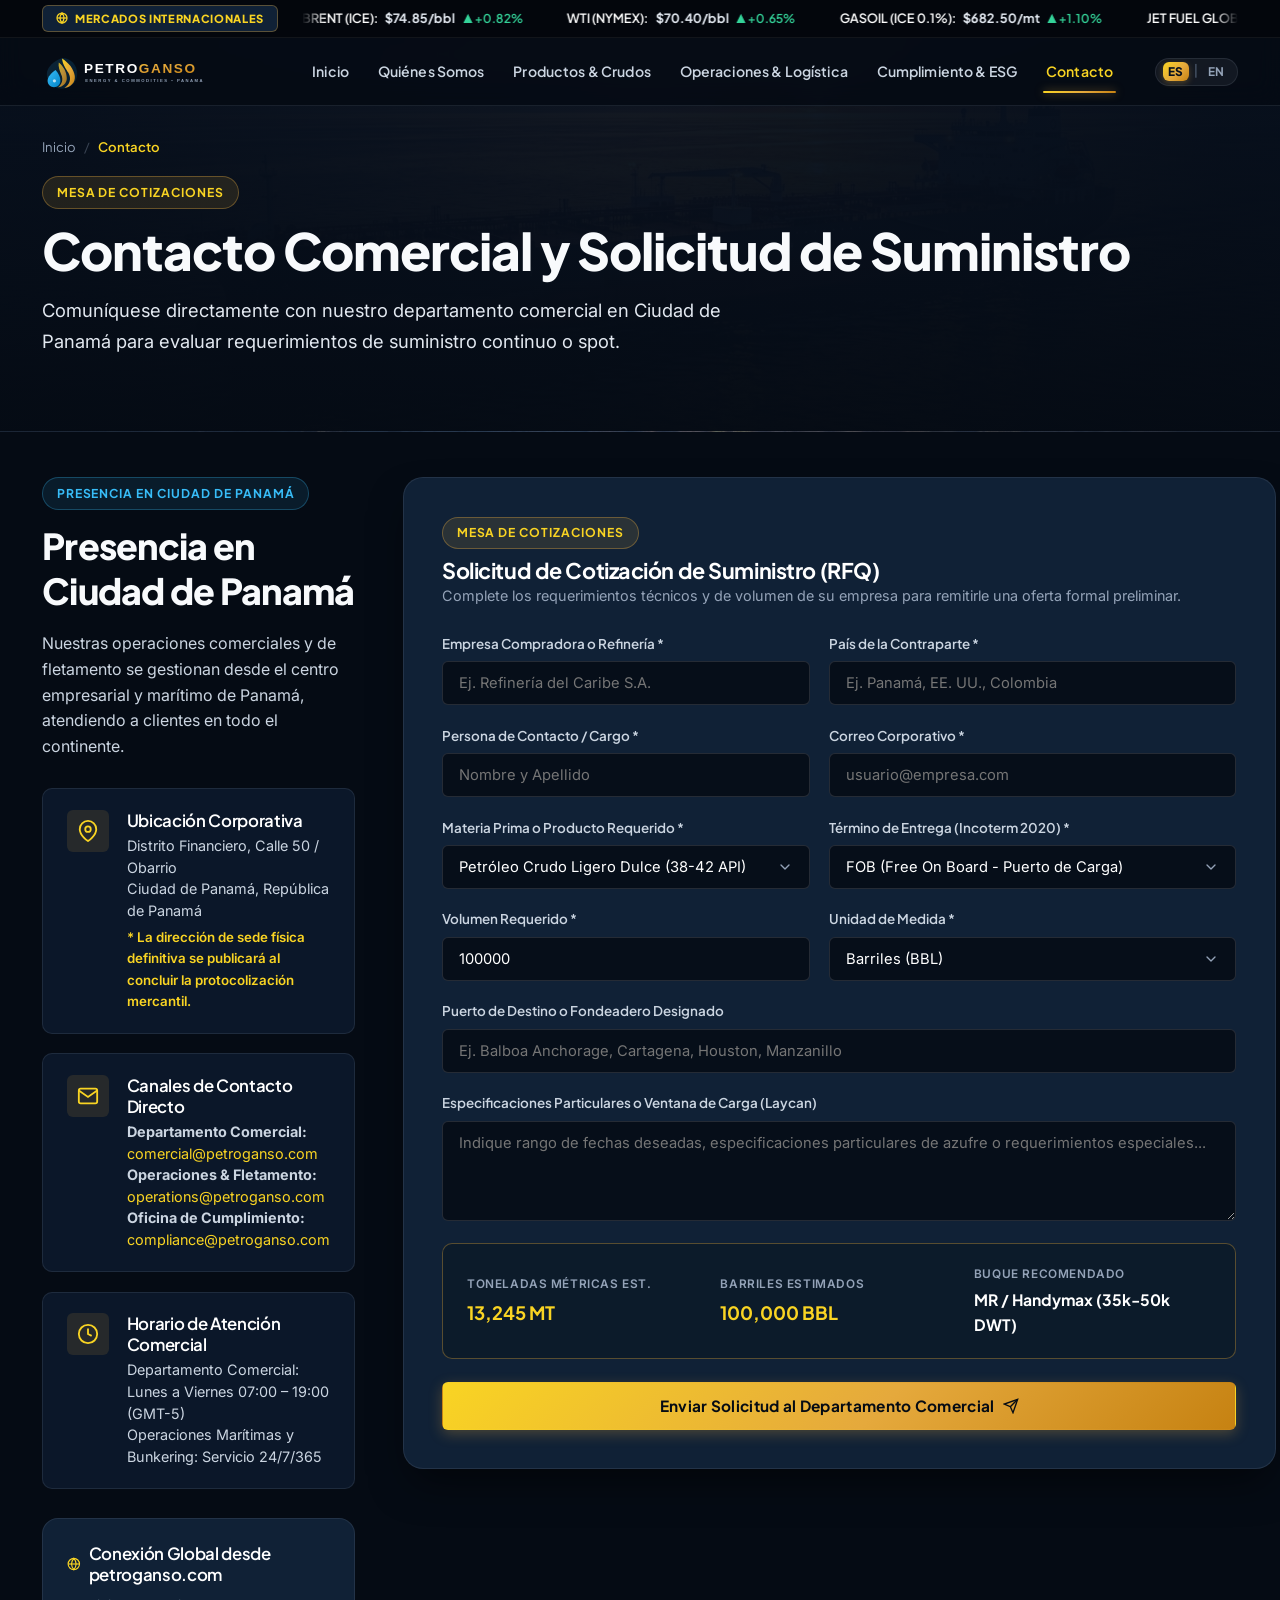
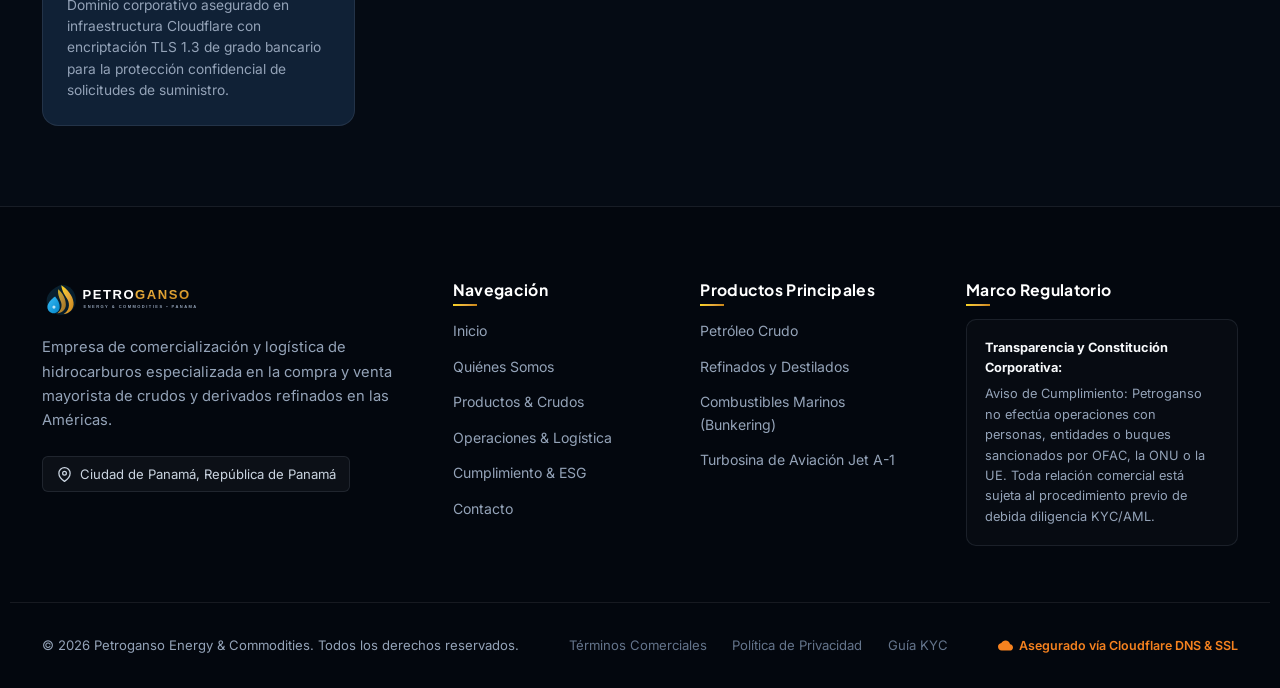
==== commit 62b43e8a: "feat: HD 720p transit video for nosotros.html and remove header CTA button across pages" ====
--- a/contacto.html
+++ b/contacto.html
@@ -48,11 +48,6 @@
           <span class="lang-divider">|</span>
           <button type="button" class="lang-btn" data-lang="en">EN</button>
         </div>
-
-        <a href="#mesa-rfq" class="btn btn-primary">
-          <span data-i18n="nav_cta">Solicitar Suministro</span>
-          <svg width="15" height="15" viewBox="0 0 24 24" fill="none" stroke="currentColor" stroke-width="2.5"><polyline points="9 18 15 12 9 6"></polyline></svg>
-        </a>
       </div>
 
       <button class="mobile-toggle" id="mobileMenuToggle" aria-label="Abrir menú">
--- a/css/pages.css
+++ b/css/pages.css
@@ -142,15 +142,97 @@
   min-height: 380px;
 }
 
-.hub-visual-card img {
+.hub-visual-card img,
+.hub-visual-card video {
   width: 100%;
   height: 100%;
   object-fit: cover;
   transition: transform var(--transition-slow);
+  display: block;
 }
 
 .hub-visual-card:hover img {
   transform: scale(1.03);
+}
+
+.video-container {
+  position: relative;
+  border-radius: var(--radius-lg);
+  overflow: hidden;
+  box-shadow: var(--shadow-lg);
+  border: 1px solid var(--border-subtle);
+  height: 100%;
+  min-height: 400px;
+  background: #03060C;
+}
+
+.video-container video {
+  width: 100%;
+  height: 100%;
+  object-fit: cover;
+  display: block;
+}
+
+.video-overlay-gradient {
+  position: absolute;
+  inset: 0;
+  background: linear-gradient(180deg, rgba(7, 16, 30, 0.1) 0%, rgba(5, 11, 20, 0.75) 100%);
+  pointer-events: none;
+}
+
+.video-play-btn {
+  position: absolute;
+  top: 1.1rem;
+  right: 1.1rem;
+  width: 38px;
+  height: 38px;
+  border-radius: var(--radius-full);
+  background: rgba(7, 16, 30, 0.75);
+  backdrop-filter: blur(8px);
+  border: 1px solid var(--border-subtle);
+  color: #FFFFFF;
+  display: flex;
+  align-items: center;
+  justify-content: center;
+  cursor: pointer;
+  transition: all var(--transition-fast);
+  z-index: 10;
+}
+
+.video-play-btn:hover {
+  background: var(--gold-500);
+  color: #07101E;
+  transform: scale(1.08);
+}
+
+.live-indicator {
+  display: inline-flex;
+  align-items: center;
+  gap: 0.4rem;
+  font-size: 0.72rem;
+  color: var(--emerald-400);
+  font-weight: 700;
+  text-transform: uppercase;
+  letter-spacing: 0.05em;
+  background: rgba(16, 185, 129, 0.12);
+  border: 1px solid rgba(16, 185, 129, 0.3);
+  padding: 0.2rem 0.55rem;
+  border-radius: var(--radius-full);
+}
+
+.live-pulse-dot {
+  width: 6px;
+  height: 6px;
+  border-radius: var(--radius-full);
+  background: var(--emerald-400);
+  box-shadow: 0 0 8px var(--emerald-400);
+  animation: pulse-dot 1.8s infinite;
+}
+
+@keyframes pulse-dot {
+  0% { transform: scale(0.95); opacity: 0.8; }
+  50% { transform: scale(1.3); opacity: 1; }
+  100% { transform: scale(0.95); opacity: 0.8; }
 }
 
 .hub-badge-float {
@@ -163,6 +245,7 @@
   padding: 1.1rem 1.4rem;
   border-radius: var(--radius-md);
   border: 1px solid var(--border-subtle);
+  z-index: 5;
 }
 
 .hub-points {
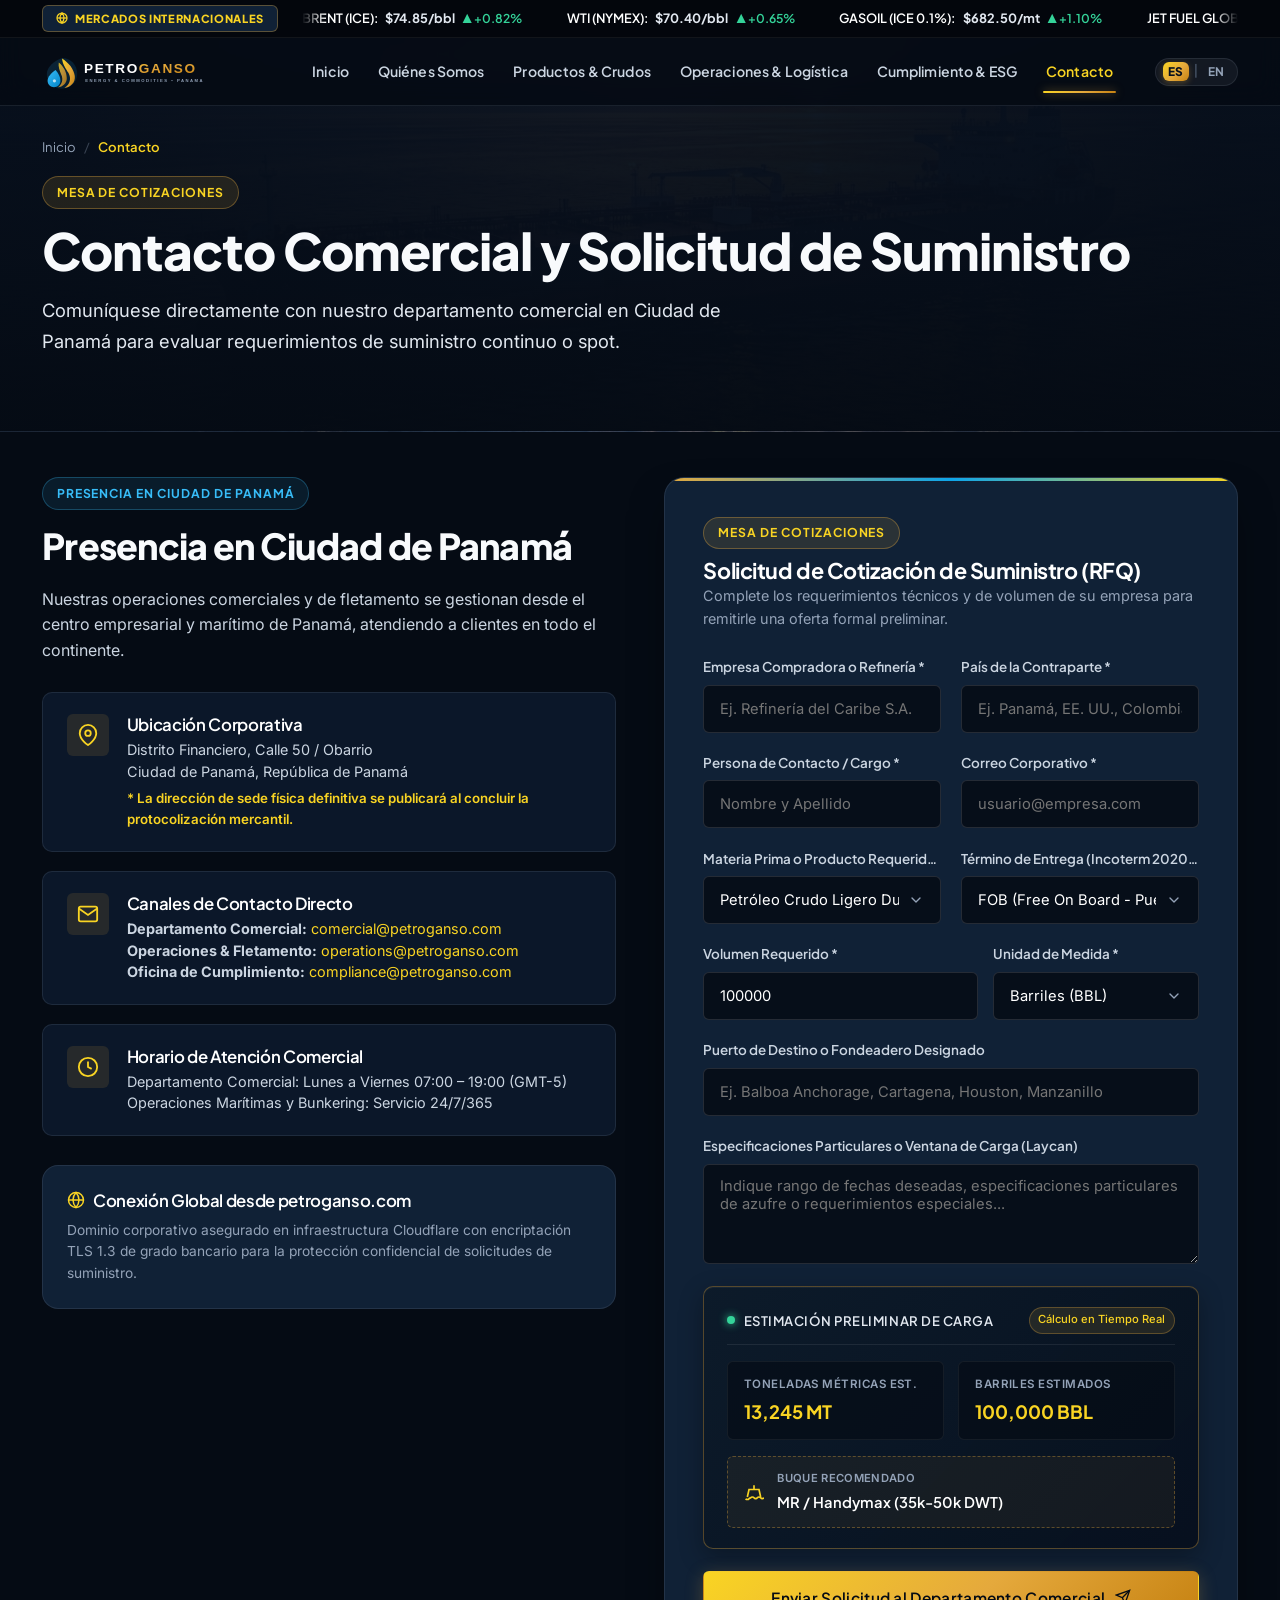
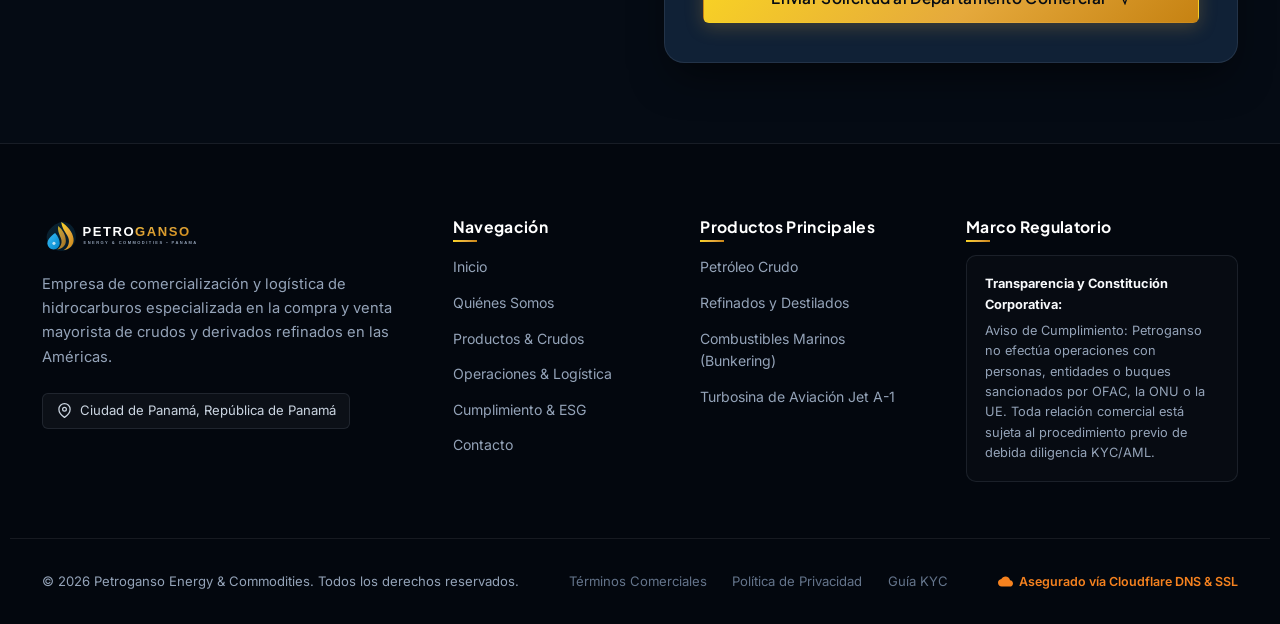
==== commit acf941a5: "fix(contact-responsive): overhaul RFQ form and mobile contact layout" ====
--- a/contacto.html
+++ b/contacto.html
@@ -79,10 +79,10 @@
        ========================================================================= -->
   <section class="section" style="padding-top:2.8rem;" id="mesa-rfq">
     <div class="container">
-      <div class="grid-2" style="gap:3rem; align-items:flex-start;">
+      <div class="contact-layout-grid">
 
         <!-- Left: Contact Details & Panama Presence -->
-        <div>
+        <div class="contact-details-col">
           <span class="badge badge-blue" data-i18n="contact_card_title">Presencia en Ciudad de Panamá</span>
           <h2 style="margin: 0.9rem 0 1.1rem 0;" data-i18n="contact_card_title">Presencia en Ciudad de Panamá</h2>
           <p data-i18n="contact_card_desc">
@@ -200,17 +200,19 @@
                 </select>
               </div>
 
-              <div class="form-group">
-                <label class="form-label" for="rfqVolume" data-i18n="form_lbl_volume">Volumen Requerido *</label>
-                <input type="number" id="rfqVolume" class="form-control" placeholder="100000" min="5000" value="100000" required>
-              </div>
-
-              <div class="form-group">
-                <label class="form-label" for="rfqUnit" data-i18n="form_lbl_unit">Unidad de Medida *</label>
-                <select id="rfqUnit" class="form-control" required>
-                  <option value="bbl">Barriles (BBL)</option>
-                  <option value="mt">Toneladas Métricas (MT)</option>
-                </select>
+              <div class="form-group-row full">
+                <div class="form-group">
+                  <label class="form-label" for="rfqVolume" data-i18n="form_lbl_volume">Volumen Requerido *</label>
+                  <input type="number" id="rfqVolume" class="form-control" placeholder="100000" min="5000" value="100000" required>
+                </div>
+
+                <div class="form-group">
+                  <label class="form-label" for="rfqUnit" data-i18n="form_lbl_unit">Unidad de Medida *</label>
+                  <select id="rfqUnit" class="form-control" required>
+                    <option value="bbl">Barriles (BBL)</option>
+                    <option value="mt">Toneladas Métricas (MT)</option>
+                  </select>
+                </div>
               </div>
 
               <div class="form-group full">
@@ -224,23 +226,35 @@
               </div>
             </div>
 
-            <!-- Dynamic Live Estimator Box (Balanced 3-column grid) -->
+            <!-- Dynamic Live Estimator Box (High-tech Readout Terminal) -->
             <div class="rfq-calculation-box">
-              <div class="rfq-calc-item">
-                <span class="calc-label" data-i18n="form_calc_mt">Toneladas Métricas Est.</span>
-                <span class="calc-val" id="calcCargoMt">-- MT</span>
-              </div>
-              <div class="rfq-calc-item">
-                <span class="calc-label" data-i18n="form_calc_bbl">Barriles Estimados</span>
-                <span class="calc-val" id="calcEstBbl">-- BBL</span>
-              </div>
-              <div class="rfq-calc-item">
-                <span class="calc-label" data-i18n="form_calc_vessel">Buque Recomendado</span>
-                <span class="calc-val" id="calcVesselClass" style="font-size:0.98rem; color:#FFFFFF;">--</span>
-              </div>
-            </div>
-
-            <button type="submit" class="btn btn-primary btn-lg" style="width:100%;" id="btnSubmitRfq">
+              <div class="rfq-calc-header">
+                <span class="rfq-calc-header-title">
+                  <span class="live-pulse-dot"></span>
+                  <span data-i18n="rfq_calc_title">Estimación Preliminar de Carga</span>
+                </span>
+                <span class="rfq-calc-badge" data-i18n="rfq_calc_auto">Cálculo en Tiempo Real</span>
+              </div>
+              <div class="rfq-calc-body">
+                <div class="rfq-calc-card">
+                  <span class="calc-label" data-i18n="form_calc_mt">Toneladas Métricas Est.</span>
+                  <span class="calc-val" id="calcCargoMt">-- MT</span>
+                </div>
+                <div class="rfq-calc-card">
+                  <span class="calc-label" data-i18n="form_calc_bbl">Barriles Estimados</span>
+                  <span class="calc-val" id="calcEstBbl">-- BBL</span>
+                </div>
+              </div>
+              <div class="rfq-calc-vessel-row">
+                <svg width="20" height="20" viewBox="0 0 24 24" fill="none" stroke="currentColor" stroke-width="2"><path d="M2 20a2.4 2.4 0 0 0 2 1 2.4 2.4 0 0 0 2-1 2.4 2.4 0 0 1 2-1 2.4 2.4 0 0 1 2-1 2.4 2.4 0 0 1 2 1 2.4 2.4 0 0 0 2 1 2.4 2.4 0 0 0 2-1 2.4 2.4 0 0 1 2-1 2.4 2.4 0 0 1 2 1 2.4 2.4 0 0 0 2 1 2.4 2.4 0 0 0 2-1"></path><path d="M4 18l2-9h12l2 9"></path><path d="M12 4v5"></path></svg>
+                <div class="rfq-calc-vessel-info">
+                  <span class="vessel-label" data-i18n="form_calc_vessel">Clase de Buque Recomendada</span>
+                  <span class="vessel-val" id="calcVesselClass">--</span>
+                </div>
+              </div>
+            </div>
+
+            <button type="submit" class="btn btn-primary btn-lg btn-submit-rfq" style="width:100%;" id="btnSubmitRfq">
               <span data-i18n="form_btn_submit">Enviar Solicitud al Departamento Comercial</span>
               <svg width="16" height="16" viewBox="0 0 24 24" fill="none" stroke="currentColor" stroke-width="2"><line x1="22" y1="2" x2="11" y2="13"></line><polygon points="22 2 15 22 11 13 2 9 22 2"></polygon></svg>
             </button>
--- a/css/style.css
+++ b/css/style.css
@@ -797,6 +797,62 @@
 }
 
 /* ==========================================================================
+   MOBILE BACKDROP & DRAWER HEADER
+   ========================================================================== */
+.nav-backdrop {
+  position: fixed;
+  inset: 0;
+  background: rgba(3, 7, 14, 0.78);
+  backdrop-filter: blur(6px);
+  -webkit-backdrop-filter: blur(6px);
+  z-index: 1040;
+  opacity: 0;
+  visibility: hidden;
+  transition: opacity 0.3s ease, visibility 0.3s ease;
+  pointer-events: none;
+}
+
+.nav-backdrop.active {
+  opacity: 1;
+  visibility: visible;
+  pointer-events: auto;
+}
+
+.nav-drawer-header {
+  display: none;
+  width: 100%;
+  align-items: center;
+  justify-content: space-between;
+  padding-bottom: 1.2rem;
+  margin-bottom: 0.8rem;
+  border-bottom: 1px solid rgba(255, 255, 255, 0.1);
+}
+
+.nav-drawer-header img {
+  height: 26px;
+  width: auto;
+}
+
+.nav-drawer-close {
+  background: rgba(255, 255, 255, 0.08);
+  border: 1px solid var(--border-subtle);
+  border-radius: var(--radius-sm);
+  color: #FFFFFF;
+  width: 36px;
+  height: 36px;
+  display: flex;
+  align-items: center;
+  justify-content: center;
+  cursor: pointer;
+  transition: all var(--transition-fast);
+}
+
+.nav-drawer-close:hover {
+  background: var(--gold-500);
+  color: #07101E;
+}
+
+/* ==========================================================================
    RESPONSIVE QUERIES
    ========================================================================== */
 @media (max-width: 1120px) {
@@ -807,32 +863,38 @@
   .nav-link {
     font-size: 0.82rem;
   }
-  .btn-primary {
-    padding: 0.55rem 1rem;
-    font-size: 0.82rem;
-  }
 }
 
 @media (max-width: 992px) {
   .mobile-toggle {
-    display: block;
+    display: flex;
+    align-items: center;
+    justify-content: center;
+    position: relative;
+    z-index: 1100;
+  }
+
+  .nav-drawer-header {
+    display: flex;
   }
 
   .nav-menu {
     position: fixed;
     top: 0;
     right: -100%;
-    width: 82%;
-    max-width: 360px;
+    width: 84%;
+    max-width: 340px;
     height: 100vh;
+    height: 100dvh;
     background: #07101E;
     flex-direction: column;
     align-items: flex-start;
-    padding: 6rem 2.2rem 3rem 2.2rem;
-    box-shadow: -10px 0 30px rgba(0, 0, 0, 0.8);
-    transition: right var(--transition-normal);
+    padding: 1.5rem 1.8rem 3rem 1.8rem;
+    box-shadow: -10px 0 35px rgba(0, 0, 0, 0.85);
+    transition: right 0.35s cubic-bezier(0.4, 0, 0.2, 1);
     z-index: 1050;
     overflow-y: auto;
+    -webkit-overflow-scrolling: touch;
     border-left: 1px solid var(--border-subtle);
     margin: 0;
   }
@@ -844,22 +906,15 @@
   .nav-menu .nav-link {
     font-size: 1.05rem;
     width: 100%;
-    padding: 0.75rem 0;
-    border-bottom: 1px solid rgba(255, 255, 255, 0.05);
+    padding: 0.85rem 0;
+    border-bottom: 1px solid rgba(255, 255, 255, 0.06);
+    display: flex;
+    align-items: center;
+    justify-content: space-between;
   }
 
   .nav-actions {
     margin-left: auto;
-  }
-
-  .nav-actions .btn-primary {
-    display: none;
-  }
-
-  .nav-menu .mobile-cta {
-    display: block;
-    width: 100%;
-    margin-top: 1.8rem;
   }
 
   .grid-4 {
@@ -877,27 +932,159 @@
 }
 
 @media (max-width: 768px) {
+  .container {
+    padding-left: 1.25rem;
+    padding-right: 1.25rem;
+  }
+
+  .section {
+    padding: 3.8rem 0;
+  }
+
+  .section-header {
+    margin-bottom: 2.2rem;
+  }
+
+  h1 {
+    font-size: clamp(1.9rem, 6vw, 2.5rem);
+    line-height: 1.2;
+  }
+
+  h2 {
+    font-size: clamp(1.5rem, 5vw, 2rem);
+    line-height: 1.25;
+  }
+
   .grid-2, .grid-3, .grid-4 {
     grid-template-columns: 1fr;
+    gap: 1.5rem;
+  }
+
+  .glass-card {
+    padding: 1.5rem 1.25rem;
+  }
+
+  /* Header compact */
+  .navbar {
+    padding: 0.65rem 1.25rem;
+  }
+
+  .brand-logo img {
+    height: 33px;
+  }
+
+  .ticker-bar {
+    height: 35px;
   }
 
   .ticker-wrap {
-    padding: 0 1rem;
+    padding: 0 1.25rem;
   }
 
   .ticker-label-box {
-    margin-right: 0.8rem;
-    font-size: 0.65rem;
-    padding: 0.2rem 0.5rem;
+    margin-right: 0.65rem;
+    font-size: 0.64rem;
+    padding: 0.15rem 0.45rem;
+  }
+
+  .ticker-item {
+    font-size: 0.74rem;
+    gap: 0.35rem;
+  }
+
+  .ticker-scroll {
+    gap: 1.8rem;
+  }
+
+  /* Notice Box */
+  .notice-box {
+    padding: 0.95rem 1.1rem;
+    margin: 1.5rem 0;
+    gap: 0.75rem;
+  }
+
+  .notice-box svg {
+    width: 20px;
+    height: 20px;
+  }
+
+  .notice-box p {
+    font-size: 0.85rem;
+    line-height: 1.55;
+  }
+
+  /* Footer */
+  .site-footer {
+    padding: 3.2rem 0 1.8rem 0;
   }
 
   .footer-top {
     grid-template-columns: 1fr;
+    gap: 2rem;
+    padding-bottom: 2.2rem;
   }
 
   .footer-bottom {
     flex-direction: column;
     text-align: center;
-    justify-content: center;
-  }
-}
+    gap: 0.8rem;
+    padding-top: 1.6rem;
+  }
+}
+
+@media (max-width: 480px) {
+  .container {
+    padding-left: 1rem;
+    padding-right: 1rem;
+  }
+
+  .navbar {
+    padding: 0.55rem 0.9rem;
+    gap: 0.5rem;
+  }
+
+  .brand-logo img {
+    height: 28px;
+  }
+
+  .ticker-wrap {
+    padding: 0 0.9rem;
+  }
+
+  .section {
+    padding: 3rem 0;
+  }
+
+  .glass-card {
+    padding: 1.3rem 1.1rem;
+  }
+
+  .btn {
+    font-size: 0.86rem;
+  }
+
+  .btn-lg {
+    padding: 0.75rem 1.3rem;
+    font-size: 0.88rem;
+  }
+
+  .lang-switcher {
+    padding: 0.15rem 0.35rem;
+    gap: 0.2rem;
+  }
+
+  .lang-btn {
+    font-size: 0.7rem;
+    padding: 0.12rem 0.3rem;
+  }
+}
+
+@media (max-width: 360px) {
+  .brand-logo img {
+    height: 25px;
+  }
+  
+  .ticker-label-box span:not(.live-dot) {
+    font-size: 0.58rem;
+  }
+}
--- a/css/pages.css
+++ b/css/pages.css
@@ -490,9 +490,14 @@
   flex-shrink: 0;
 }
 
-/* --------------------------------------------------------------------------
-   RFQ TRADING DESK FORM (Clean, Spacious, Balanced)
-   -------------------------------------------------------------------------- */
+/* Contact Page Layout Grid */
+.contact-layout-grid {
+  display: grid;
+  grid-template-columns: repeat(2, 1fr);
+  gap: 3rem;
+  align-items: flex-start;
+}
+
 .rfq-card {
   background: var(--bg-surface);
   border: 1px solid var(--border-subtle);
@@ -500,6 +505,17 @@
   padding: 2.4rem;
   box-shadow: var(--shadow-lg);
   position: relative;
+  overflow: hidden;
+}
+
+.rfq-card::before {
+  content: '';
+  position: absolute;
+  top: 0;
+  left: 0;
+  right: 0;
+  height: 3px;
+  background: linear-gradient(90deg, var(--gold-500), var(--blue-500), var(--gold-400));
 }
 
 .form-grid {
@@ -512,9 +528,21 @@
   display: flex;
   flex-direction: column;
   gap: 0.45rem;
+  min-width: 0;
 }
 
 .form-group.full {
+  grid-column: span 2;
+}
+
+.form-group-row {
+  display: grid;
+  grid-template-columns: 1.6fr 1.2fr;
+  gap: 0.9rem;
+  align-items: flex-end;
+}
+
+.form-group-row.full {
   grid-column: span 2;
 }
 
@@ -523,9 +551,17 @@
   font-size: 0.84rem;
   font-weight: 600;
   color: var(--text-secondary);
+  display: block;
+  white-space: nowrap;
+  overflow: hidden;
+  text-overflow: ellipsis;
 }
 
 .form-control {
+  width: 100%;
+  display: block;
+  box-sizing: border-box;
+  min-height: 48px;
   background: rgba(5, 11, 20, 0.85);
   border: 1px solid rgba(255, 255, 255, 0.12);
   border-radius: var(--radius-sm);
@@ -544,11 +580,19 @@
 }
 
 select.form-control {
+  -webkit-appearance: none;
+  -moz-appearance: none;
   appearance: none;
   background-image: url("data:image/svg+xml,%3Csvg xmlns='http://www.w3.org/2000/svg' width='16' height='16' viewBox='0 0 24 24' fill='none' stroke='%2394A3B8' stroke-width='2' stroke-linecap='round' stroke-linejoin='round'%3E%3Cpath d='m6 9 6 6 6-6'/%3E%3C/svg%3E");
   background-repeat: no-repeat;
   background-position: right 1rem center;
   padding-right: 2.6rem;
+  cursor: pointer;
+}
+
+select.form-control option {
+  background: #0B1526;
+  color: #FFFFFF;
 }
 
 textarea.form-control {
@@ -556,37 +600,151 @@
   min-height: 100px;
 }
 
+/* Institutional Live Cargo Calculation Terminal */
 .rfq-calculation-box {
-  background: rgba(13, 27, 42, 0.9);
-  border: 1px solid var(--border-gold);
+  background: linear-gradient(135deg, rgba(13, 27, 42, 0.95), rgba(7, 16, 30, 0.98));
+  border: 1px solid rgba(229, 169, 60, 0.35);
   border-radius: var(--radius-md);
-  padding: 1.3rem 1.5rem;
+  padding: 1.25rem 1.4rem;
   margin: 1.4rem 0;
+  display: flex;
+  flex-direction: column;
+  gap: 1rem;
+  box-shadow: inset 0 1px 0 rgba(255, 255, 255, 0.05), 0 8px 24px rgba(0, 0, 0, 0.3);
+}
+
+.rfq-calc-header {
+  display: flex;
+  align-items: center;
+  justify-content: space-between;
+  padding-bottom: 0.65rem;
+  border-bottom: 1px solid rgba(255, 255, 255, 0.08);
+}
+
+.rfq-calc-header-title {
+  display: flex;
+  align-items: center;
+  gap: 0.55rem;
+  font-family: var(--font-heading);
+  font-size: 0.82rem;
+  font-weight: 600;
+  color: #E2E8F0;
+  text-transform: uppercase;
+  letter-spacing: 0.04em;
+}
+
+.live-pulse-dot {
+  width: 8px;
+  height: 8px;
+  border-radius: 50%;
+  background-color: var(--emerald-400);
+  box-shadow: 0 0 8px var(--emerald-400);
+  display: inline-block;
+  animation: pulse-dot 2s cubic-bezier(0.4, 0, 0.6, 1) infinite;
+}
+
+@keyframes pulse-dot {
+  0%, 100% { opacity: 1; transform: scale(1); }
+  50% { opacity: 0.4; transform: scale(0.85); }
+}
+
+.rfq-calc-badge {
+  font-size: 0.7rem;
+  padding: 0.2rem 0.55rem;
+  border-radius: 9999px;
+  background: rgba(229, 169, 60, 0.12);
+  color: var(--gold-400);
+  border: 1px solid rgba(229, 169, 60, 0.3);
+  font-weight: 500;
+}
+
+.rfq-calc-body {
   display: grid;
-  grid-template-columns: repeat(3, 1fr);
-  gap: 1rem;
-  align-items: center;
-}
-
-.rfq-calc-item {
+  grid-template-columns: repeat(2, 1fr);
+  gap: 0.9rem;
+}
+
+.rfq-calc-card {
+  background: rgba(5, 11, 20, 0.65);
+  border: 1px solid rgba(255, 255, 255, 0.06);
+  border-radius: var(--radius-sm);
+  padding: 0.8rem 1rem;
   display: flex;
   flex-direction: column;
-}
-
-.rfq-calc-item .calc-label {
-  font-size: 0.74rem;
+  gap: 0.25rem;
+}
+
+.rfq-calc-card .calc-label {
+  font-size: 0.72rem;
   text-transform: uppercase;
   color: var(--text-muted);
   font-weight: 600;
-  letter-spacing: 0.05em;
-  margin-bottom: 0.2rem;
-}
-
-.rfq-calc-item .calc-val {
+  letter-spacing: 0.04em;
+}
+
+.rfq-calc-card .calc-val {
   font-family: var(--font-heading);
   font-size: 1.15rem;
   font-weight: 700;
   color: var(--gold-400);
+  word-break: break-word;
+}
+
+.rfq-calc-vessel-row {
+  display: flex;
+  align-items: center;
+  gap: 0.85rem;
+  padding: 0.8rem 1rem;
+  background: rgba(229, 169, 60, 0.06);
+  border: 1px dashed rgba(229, 169, 60, 0.35);
+  border-radius: var(--radius-sm);
+  color: #CBD5E1;
+}
+
+.rfq-calc-vessel-row svg {
+  color: var(--gold-400);
+  flex-shrink: 0;
+}
+
+.rfq-calc-vessel-info {
+  display: flex;
+  flex-direction: column;
+  gap: 0.15rem;
+  min-width: 0;
+}
+
+.rfq-calc-vessel-info .vessel-label {
+  font-size: 0.7rem;
+  color: var(--text-muted);
+  text-transform: uppercase;
+  font-weight: 600;
+  letter-spacing: 0.03em;
+}
+
+.rfq-calc-vessel-info .vessel-val {
+  font-family: var(--font-heading);
+  font-size: 0.92rem;
+  font-weight: 600;
+  color: #FFFFFF;
+  white-space: nowrap;
+  overflow: hidden;
+  text-overflow: ellipsis;
+}
+
+.btn-submit-rfq {
+  min-height: 52px;
+  display: flex;
+  align-items: center;
+  justify-content: center;
+  gap: 0.6rem;
+  font-weight: 600;
+  box-shadow: 0 4px 18px rgba(229, 169, 60, 0.25);
+  transition: all var(--transition-fast);
+}
+
+.btn-submit-rfq:hover {
+  box-shadow: 0 6px 24px rgba(229, 169, 60, 0.4);
+  transform: translateY(-1px);
 }
 
 .form-status-msg {
@@ -654,25 +812,371 @@
   line-height: 1.5;
 }
 
-/* Responsive adjustments */
+/* ==========================================================================
+   RESPONSIVE DESIGN - PAGES & INTERACTIVE COMPONENTS
+   ========================================================================== */
 @media (max-width: 900px) {
+  .hero-home {
+    min-height: auto;
+    padding-top: 7.2rem;
+    padding-bottom: 3.8rem;
+  }
+
   .hero-stats {
     grid-template-columns: repeat(2, 1fr);
-  }
+    gap: 1.5rem;
+  }
+
   .compliance-grid {
     grid-template-columns: 1fr;
   }
-  .rfq-card {
-    padding: 1.8rem 1.4rem;
-  }
-  .rfq-calculation-box {
-    grid-template-columns: 1fr;
-    gap: 0.8rem;
-  }
+
+  /* Contact Layout Mobile Stacking - RFQ Form comes first */
+  .contact-layout-grid {
+    display: flex !important;
+    flex-direction: column !important;
+    gap: 2.4rem !important;
+  }
+
+  .contact-layout-grid .rfq-card {
+    order: 1;
+    width: 100%;
+    box-sizing: border-box;
+    padding: 2rem 1.6rem;
+  }
+
+  .contact-layout-grid .contact-details-col {
+    order: 2;
+    width: 100%;
+    box-sizing: border-box;
+  }
+
   .form-grid {
     grid-template-columns: 1fr;
-  }
+    gap: 1.1rem;
+  }
+
   .form-group.full {
     grid-column: span 1;
   }
 }
+
+@media (max-width: 768px) {
+  .inner-hero {
+    padding-top: 6.8rem;
+    padding-bottom: 2.8rem;
+  }
+
+  .inner-hero h1 {
+    font-size: clamp(1.75rem, 5.5vw, 2.3rem);
+  }
+
+  .inner-hero .lead {
+    font-size: 0.95rem;
+    line-height: 1.6;
+  }
+
+  .video-container {
+    min-height: unset;
+    height: auto;
+    aspect-ratio: 16 / 9;
+    border-radius: var(--radius-md);
+    margin-top: 1.2rem;
+  }
+
+  .hub-visual-card {
+    min-height: 240px;
+    height: auto;
+    border-radius: var(--radius-md);
+    margin-top: 1.2rem;
+  }
+
+  .hub-point {
+    gap: 0.9rem;
+  }
+
+  .hub-point-icon {
+    width: 38px;
+    height: 38px;
+  }
+
+  .hub-point-icon svg {
+    width: 19px;
+    height: 19px;
+  }
+}
+
+@media (max-width: 640px) {
+  .hero-home {
+    padding-top: 6.2rem;
+    padding-bottom: 3rem;
+  }
+
+  .hero-title {
+    font-size: clamp(1.8rem, 7.2vw, 2.4rem);
+    line-height: 1.2;
+    margin-bottom: 1.1rem;
+  }
+
+  .hero-lead {
+    font-size: 0.94rem;
+    line-height: 1.6;
+    margin-bottom: 1.6rem;
+  }
+
+  .hero-badge-wrap {
+    gap: 0.4rem;
+    margin-bottom: 1.2rem;
+  }
+
+  .hero-badge-wrap .badge {
+    font-size: 0.68rem;
+    padding: 0.25rem 0.65rem;
+  }
+
+  .hero-cta-group {
+    flex-direction: column;
+    width: 100%;
+    gap: 0.75rem;
+    margin-bottom: 2.4rem;
+  }
+
+  .hero-cta-group .btn {
+    width: 100%;
+    justify-content: center;
+  }
+
+  .hero-stats {
+    grid-template-columns: repeat(2, 1fr);
+    gap: 1.1rem 0.9rem;
+    padding-top: 1.4rem;
+  }
+
+  .stat-item .stat-number {
+    font-size: 1.45rem;
+  }
+
+  .stat-item .stat-label {
+    font-size: 0.72rem;
+  }
+
+  /* Video Badge on mobile: compact broadcast-style live overlay */
+  .video-container {
+    overflow: hidden;
+    border-radius: var(--radius-md);
+  }
+
+  .hub-badge-float {
+    position: absolute;
+    bottom: 0.6rem;
+    left: 0.6rem;
+    right: 0.6rem;
+    padding: 0.5rem 0.75rem;
+    background: rgba(7, 16, 30, 0.85);
+    backdrop-filter: blur(8px);
+    -webkit-backdrop-filter: blur(8px);
+    border-radius: var(--radius-sm);
+  }
+
+  .hub-badge-float strong {
+    font-size: 0.82rem !important;
+  }
+
+  .hub-badge-float span {
+    font-size: 0.7rem !important;
+  }
+
+  .live-indicator {
+    padding: 0.15rem 0.45rem;
+    font-size: 0.64rem;
+  }
+
+  .video-play-btn {
+    top: 0.75rem;
+    right: 0.75rem;
+    width: 34px;
+    height: 34px;
+  }
+
+  /* Horizontal scrolling for product tabs on mobile */
+  .product-tabs {
+    justify-content: flex-start;
+    overflow-x: auto;
+    flex-wrap: nowrap;
+    padding: 0.3rem 0.1rem 0.7rem 0.1rem;
+    gap: 0.5rem;
+    -webkit-overflow-scrolling: touch;
+    scrollbar-width: none;
+    margin-bottom: 2rem;
+  }
+
+  .product-tabs::-webkit-scrollbar {
+    display: none;
+  }
+
+  .tab-btn {
+    white-space: nowrap;
+    padding: 0.5rem 1.05rem;
+    font-size: 0.82rem;
+    flex-shrink: 0;
+  }
+
+  /* Form & RFQ Desk */
+  .rfq-card {
+    padding: 1.4rem 1.1rem;
+    border-radius: var(--radius-lg);
+  }
+
+  .form-grid {
+    grid-template-columns: 1fr;
+    gap: 1rem;
+  }
+
+  .form-group.full {
+    grid-column: span 1;
+  }
+
+  .form-group-row {
+    display: grid;
+    grid-template-columns: 1.4fr 1.1fr;
+    gap: 0.75rem;
+  }
+
+  .form-group-row.full {
+    grid-column: span 1;
+  }
+
+  .form-label {
+    font-size: 0.8rem;
+    white-space: normal;
+  }
+
+  .form-control, 
+  select.form-control, 
+  textarea.form-control {
+    font-size: 16px !important; /* Prevents iOS Safari auto-zoom */
+    padding: 0.72rem 0.85rem;
+    min-height: 48px;
+    box-sizing: border-box;
+    width: 100%;
+  }
+
+  select.form-control {
+    background-position: right 0.85rem center;
+    padding-right: 2.3rem;
+  }
+
+  .rfq-calculation-box {
+    padding: 1.05rem 0.95rem;
+    margin: 1.15rem 0;
+    gap: 0.85rem;
+  }
+
+  .rfq-calc-header {
+    flex-direction: column;
+    align-items: flex-start;
+    gap: 0.45rem;
+    padding-bottom: 0.55rem;
+  }
+
+  .rfq-calc-header-title {
+    font-size: 0.78rem;
+  }
+
+  .rfq-calc-badge {
+    font-size: 0.68rem;
+    padding: 0.15rem 0.5rem;
+  }
+
+  .rfq-calc-body {
+    grid-template-columns: 1fr 1fr;
+    gap: 0.65rem;
+  }
+
+  .rfq-calc-card {
+    padding: 0.65rem 0.75rem;
+  }
+
+  .rfq-calc-card .calc-label {
+    font-size: 0.68rem;
+  }
+
+  .rfq-calc-card .calc-val {
+    font-size: 1.02rem;
+  }
+
+  .rfq-calc-vessel-row {
+    padding: 0.7rem 0.8rem;
+    gap: 0.65rem;
+  }
+
+  .rfq-calc-vessel-info .vessel-label {
+    font-size: 0.68rem;
+  }
+
+  .rfq-calc-vessel-info .vessel-val {
+    font-size: 0.84rem;
+    white-space: normal;
+    word-break: break-word;
+  }
+
+  .btn-submit-rfq {
+    font-size: 0.92rem;
+    padding: 0.85rem 1rem;
+    white-space: normal;
+    text-align: center;
+    line-height: 1.35;
+    min-height: 48px;
+  }
+
+  .contact-card-item {
+    padding: 1.1rem 1rem;
+    gap: 0.85rem;
+  }
+
+  .contact-card-icon {
+    width: 38px;
+    height: 38px;
+  }
+
+  .contact-card-icon svg {
+    width: 20px;
+    height: 20px;
+  }
+}
+
+@media (max-width: 480px) {
+  .form-group-row {
+    grid-template-columns: 1fr;
+    gap: 0.9rem;
+  }
+
+  .rfq-card {
+    padding: 1.25rem 0.9rem;
+  }
+}
+
+@media (max-width: 400px) {
+  .hero-title {
+    font-size: 1.7rem;
+  }
+
+  .stat-item .stat-number {
+    font-size: 1.35rem;
+  }
+
+  .rfq-card {
+    padding: 1.15rem 0.75rem;
+  }
+
+  .rfq-calc-body {
+    grid-template-columns: 1fr;
+    gap: 0.5rem;
+  }
+
+  .btn-submit-rfq {
+    font-size: 0.86rem;
+    padding: 0.8rem 0.65rem;
+  }
+}
+
